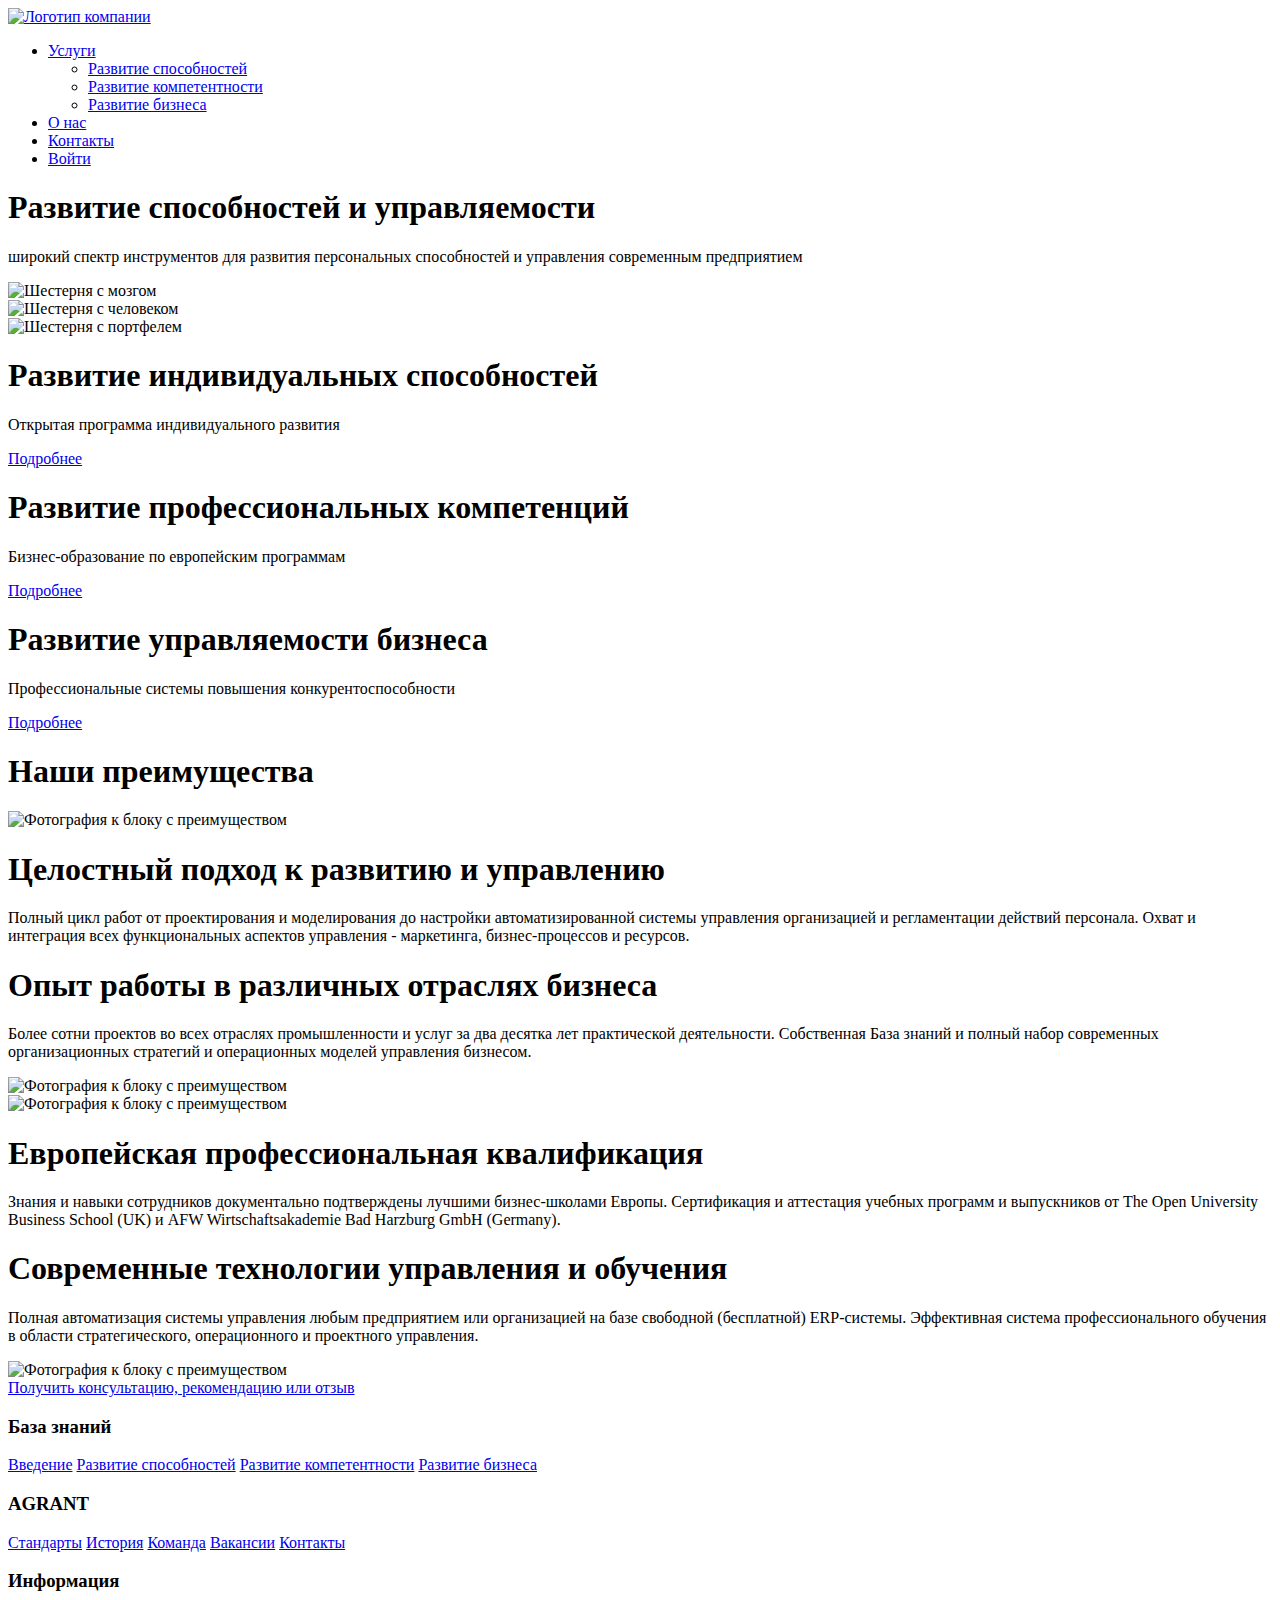
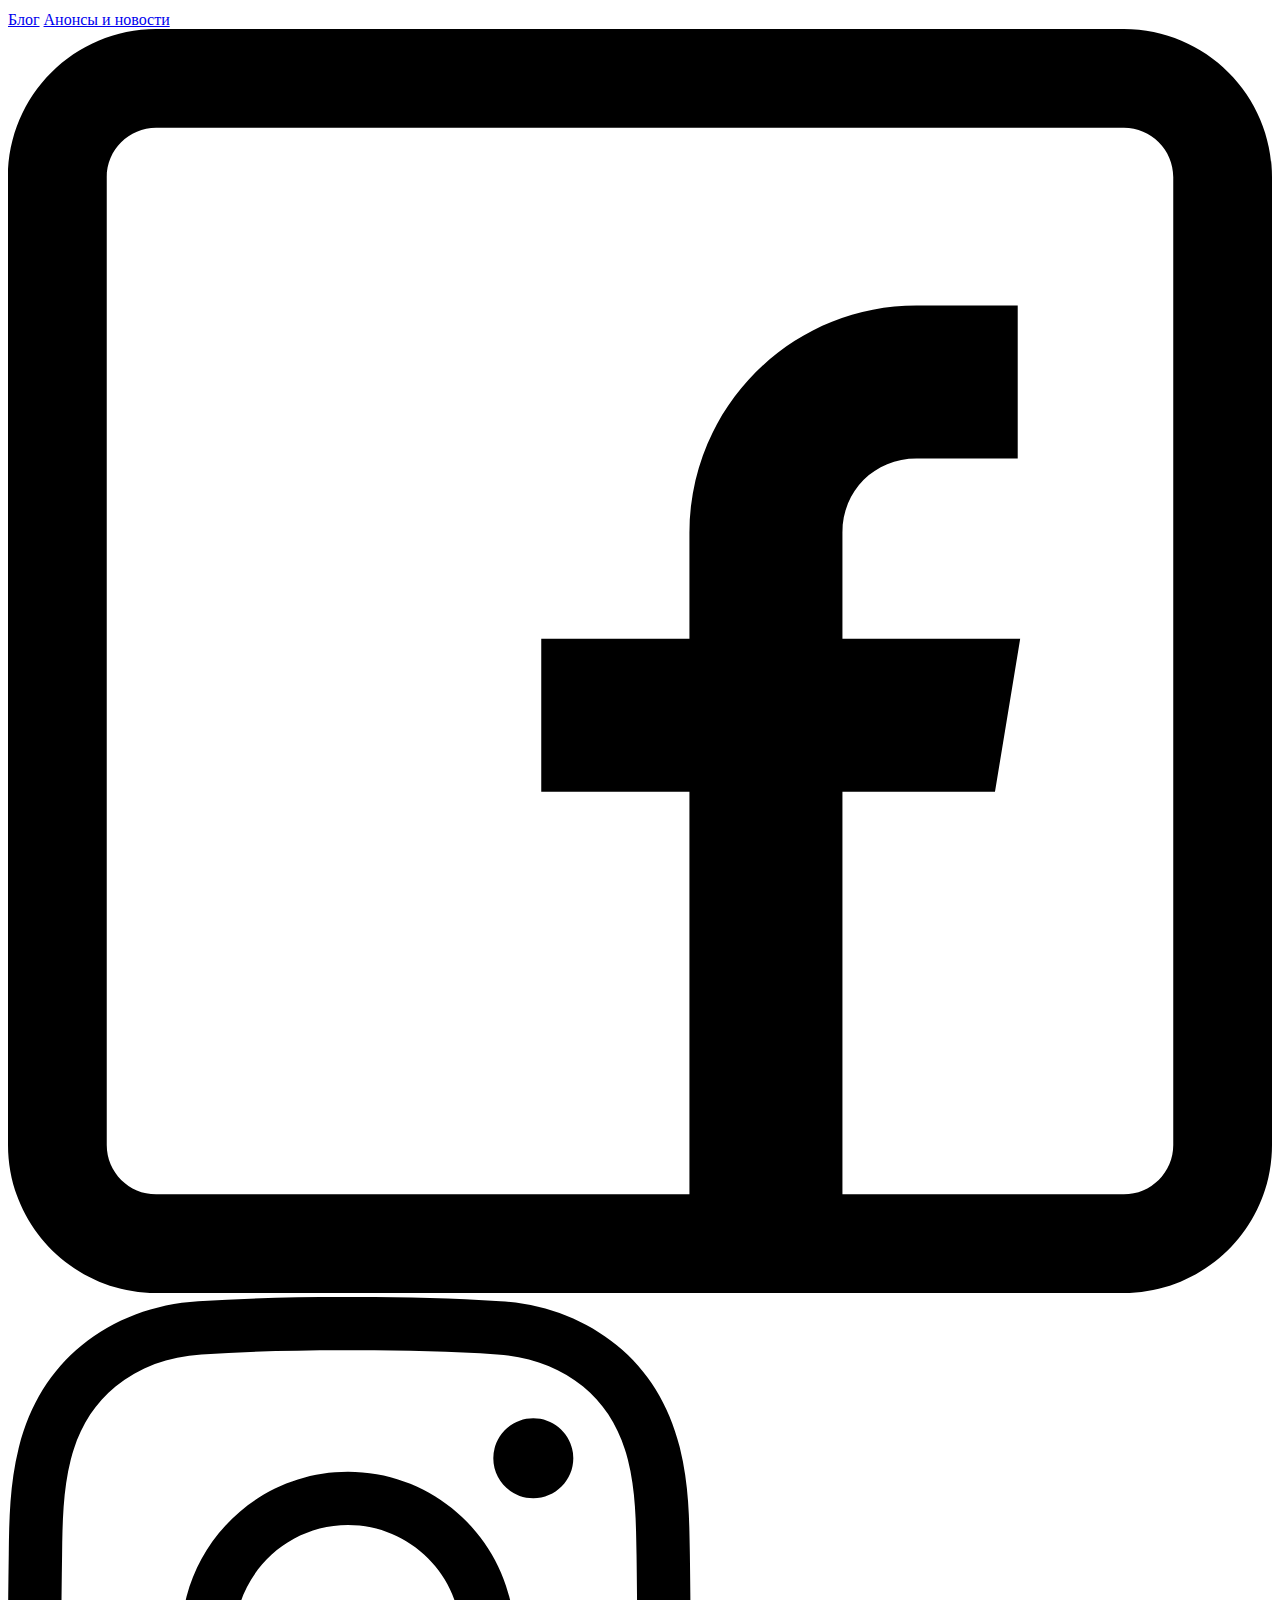
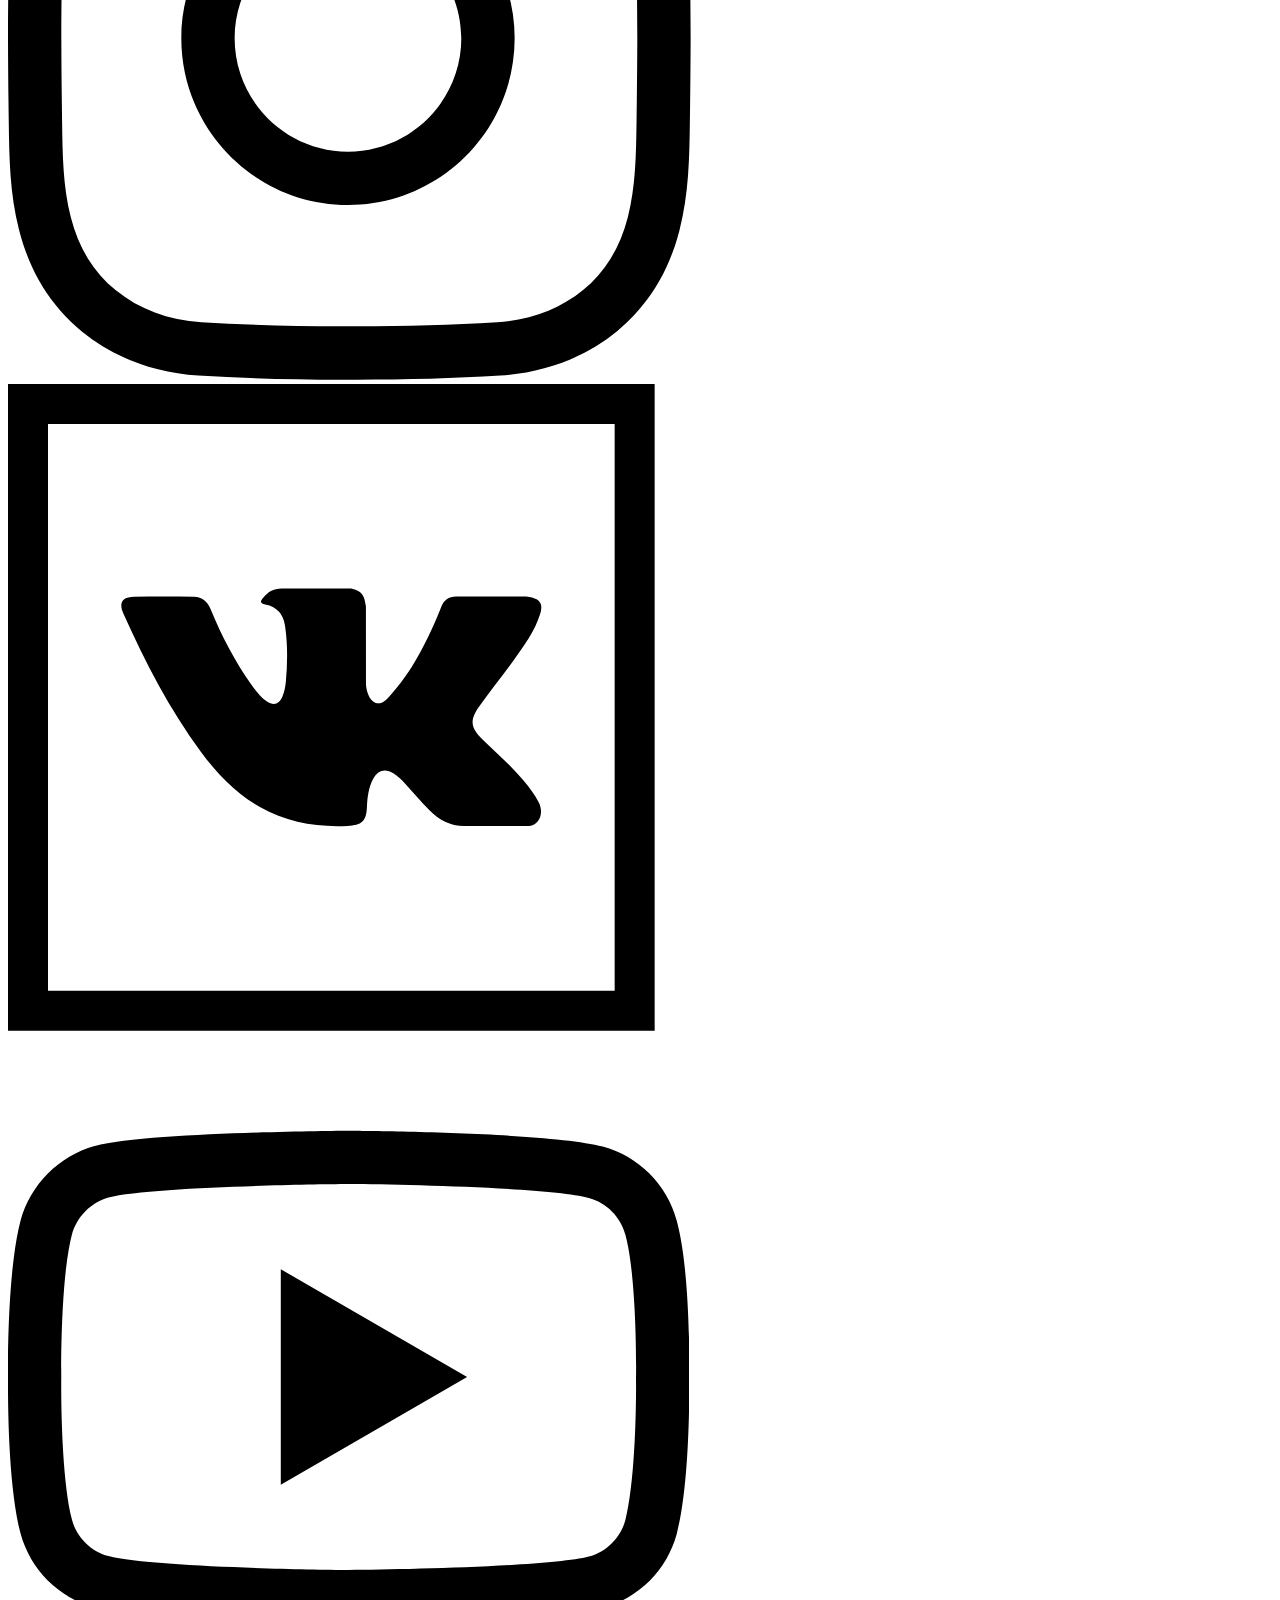
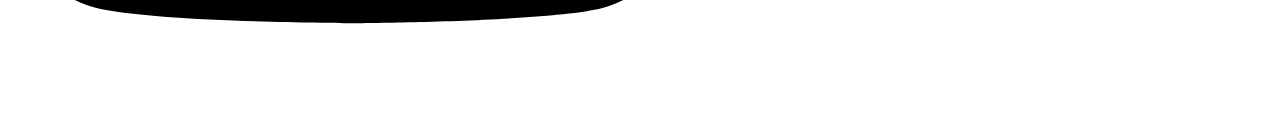
==== index.html @ 77b9d656 "Add files via upload" ====
<!doctype html><html lang="en"><head>    <meta charset="UTF-8">    <meta name="viewport"          content="width=device-width, user-scalable=no, initial-scale=1.0, maximum-scale=1.0, minimum-scale=1.0">    <meta http-equiv="X-UA-Compatible" content="ie=edge">    <title>Document</title>    <!--        Google Fonts    -->    <link rel="preconnect" href="https://fonts.gstatic.com">    <link href="https://fonts.googleapis.com/css2?family=Montserrat:wght@400;700&display=swap" rel="stylesheet">    <!--        My style    -->    <link rel="stylesheet" href="css/style.min.css">    <link rel="stylesheet" href="css/animate.min.css"></head><body>    <header class="header" id="header">    <div class="container">        <div class="header__inner" id="test">            <div class="logo">                <a href="/"><picture><source srcset="./img/logo2.webp" type="image/webp"><img src="./img/logo2.png" alt="Логотип компании"></picture></a>            </div>            <ul class="menu-first-floor">                <li class="link-first-floor"><a class="link-first-floor-a" href="#services">Услуги</a>                    <ul class="menu-second-floor">                        <li class="link-second-floor"><a href="#">Развитие способностей</a></li>                        <li class="link-second-floor"><a href="#">Развитие компетентности</a></li>                        <li class="link-second-floor"><a href="#">Развитие бизнеса</a></li>                    </ul>                </li>                <li class="link-first-floor"><a href="#advantage">О нас</a></li>                <li class="link-first-floor"><a href="#footer">Контакты</a></li>                <li class="link-first-floor"><a href="#">Войти</a></li>            </ul>        </div>    </div></header>    <section class="afterHeader">    <div class="container">        <h1 class="wow animate__animated animate__backInLeft">Развитие способностей и управляемости</h1>        <p class="wow animate__animated animate__backInRight">            широкий спектр инструментов для развития персональных способностей            и управления современным предприятием        </p>    </div></section>    <section id="services" class="services">    <div class="container">        <div class="services__inner">            <div class="block-services-img">                <div class="img-Gear wow animate__animated animate__backInLeft">                    <picture><source srcset="img/gear1.webp" type="image/webp"><img src="img/gear1.png" alt="Шестерня с мозгом"></picture>                </div>                <div class="img-Gear wow animate__animated animate__rotateIn">                    <picture><source srcset="img/gear2.webp" type="image/webp"><img src="img/gear2.png" alt="Шестерня с человеком"></picture>                </div>                <div class="img-Gear wow animate__animated animate__backInRight">                    <picture><source srcset="img/gear3.webp" type="image/webp"><img src="img/gear3.png" alt="Шестерня с портфелем"></picture>                </div>            </div>            <div class="block-services-info">                <div class="services-info wow animate__animated  animate__backInLeft">                    <h1>Развитие индивидуальных способностей</h1>                    <p>                        Открытая программа индивидуального развития                    </p>                    <a href="#">Подробнее</a>                </div>                <div class="services-info wow animate__animated animate__rotateIn">                    <h1>Развитие профессиональных компетенций</h1>                    <p>                        Бизнес-образование по европейским программам                    </p>                    <a href="#">Подробнее</a>                </div>                <div class="services-info wow animate__animated animate__backInRight">                    <h1>Развитие управляемости бизнеса</h1>                    <p>                        Профессиональные системы повышения конкурентоспособности                    </p>                    <a href="#">Подробнее</a>                </div>            </div>        </div>    </div></section>    <section id="advantage" class="advantage">    <div class="container">        <div class="advantage__inner">            <h1>Наши преимущества</h1>            <div class="advantage-block">                <div class="advantage-img wow animate__animated animate__fadeInLeft">                    <picture><source srcset="img/2-layers-2.webp" type="image/webp"><img src="img/2-layers-2.png" alt="Фотография к блоку с преимуществом"></picture>                </div>                <div class="advantage-info wow animate__animated animate__fadeInRight">                    <h1>Целостный подход к развитию и управлению</h1>                    <p>                        Полный цикл работ от проектирования и моделирования до настройки автоматизированной системы управления организацией и регламентации действий персонала.                        Охват и интеграция всех функциональных аспектов управления - маркетинга, бизнес-процессов и ресурсов.                    </p>                </div>            </div>            <div class="advantage-block">                <div class="advantage-info  wow animate__animated animate__fadeInLeft">                    <h1>Опыт работы в различных отраслях бизнеса</h1>                    <p>                        Более сотни проектов во всех отраслях промышленности и услуг за два десятка лет практической деятельности.                        Собственная База знаний и полный набор современных организационных стратегий и операционных моделей управления бизнесом.                    </p>                </div>                <div class="advantage-img  wow animate__animated animate__fadeInRight">                    <picture><source srcset="img/2-layers-3.webp" type="image/webp"><img src="img/2-layers-3.png" alt="Фотография к блоку с преимуществом"></picture>                </div>            </div>            <div class="advantage-block">                <div class="advantage-img wow animate__animated animate__fadeInLeft">                    <picture><source srcset="img/2-layers-4.webp" type="image/webp"><img src="img/2-layers-4.png" alt="Фотография к блоку с преимуществом"></picture>                </div>                <div class="advantage-info wow animate__animated animate__fadeInRight">                    <h1>Европейская профессиональная квалификация</h1>                    <p>                        Знания и навыки сотрудников документально подтверждены лучшими бизнес-школами Европы.                        Сертификация и аттестация учебных программ и выпускников от The Open University Business School (UK) и AFW Wirtschaftsakademie Bad Harzburg GmbH (Germany).                    </p>                </div>            </div>            <div class="advantage-block">                <div class="advantage-info wow animate__animated animate__fadeInLeft">                    <h1>Современные технологии управления и обучения</h1>                    <p>                        Полная автоматизация системы управления любым предприятием или организацией на базе свободной (бесплатной) ERP-системы.                        Эффективная система профессионального обучения в области стратегического, операционного и проектного управления.                    </p>                </div>                <div class="advantage-img wow animate__animated animate__fadeInRight">                    <picture><source srcset="img/2-layers-5.webp" type="image/webp"><img src="img/2-layers-5.png" alt="Фотография к блоку с преимуществом"></picture>                </div>            </div>            <a class="get-consultation wow animate__animated animate__flash" href="#">Получить консультацию, рекомендацию или отзыв</a>        </div>    </div></section>    <footer class="footer" id="footer">    <div class="container">        <div class="footer__inner">            <div class="footer-main-block">                <div class="data-base footer-div wow animate__animated animate__fadeInLeft">                    <h3>База знаний</h3>                    <a href="#">Введение</a>                    <a href="#">Развитие способностей</a>                    <a href="#">Развитие компетентности</a>                    <a href="#">Развитие бизнеса</a>                </div>                <div class="agrant footer-div wow animate__animated animate__fadeInLeft">                    <h3>AGRANT</h3>                    <a href="#">Стандарты</a>                    <a href="#">История</a>                    <a href="#">Команда</a>                    <a href="#">Вакансии</a>                    <a href="#">Контакты</a>                </div>                <div class="footer-info footer-div wow animate__animated animate__fadeInRight">                    <h3>Информация</h3>                    <a href="#">Блог</a>                    <a href="#">Анонсы и новости</a>                </div>                <div class="footer-social-link wow animate__animated animate__fadeInRight">                    <div class="svg-block">                        <a href="#" class="footer-link-soc">                            <?xml version="1.0" encoding="iso-8859-1"?>                            <!-- Generator: Adobe Illustrator 19.0.0, SVG Export Plug-In . SVG Version: 6.00 Build 0)  -->                            <svg version="1.1" id="Capa_1" xmlns="http://www.w3.org/2000/svg" xmlns:xlink="http://www.w3.org/1999/xlink" x="0px" y="0px"                                 viewBox="0 0 512 512" style="enable-background:new 0 0 512 512;" xml:space="preserve">                            <g>	                            <g>                                    <path d="M452,0H60C26.916,0,0,26.916,0,60v392c0,33.084,26.916,60,60,60h392c33.084,0,60-26.916,60-60V60                                        C512,26.916,485.084,0,452,0z M472,452c0,11.028-8.972,20-20,20H338V309h61.79L410,247h-72v-43c0-16.975,13.025-30,30-30h41v-62                                        h-41c-50.923,0-91.978,41.25-91.978,92.174V247H216v62h60.022v163H60c-11.028,0-20-8.972-20-20V60c0-11.028,8.972-20,20-20h392                                        c11.028,0,20,8.972,20,20V452z"/>                                </g>                            </g>                        </svg>                        </a>                    </div>                    <div class="svg-block">                        <a href="#" class="footer-link-soc">                            <svg height="512pt" viewBox="0 0 512 512.00006" width="512pt" xmlns="http://www.w3.org/2000/svg">                                <path d="m261.039062 512c-1.695312 0-3.390624 0-5.097656-.007812-40.132812.097656-77.214844-.921876-113.277344-3.117188-33.0625-2.011719-63.242187-13.4375-87.28125-33.039062-23.195312-18.914063-39.035156-44.488282-47.078124-76.003907-7-27.4375-7.371094-54.371093-7.726563-80.421875-.257813-18.691406-.5234375-40.839844-.578125-63.363281.0546875-22.617187.320312-44.765625.578125-63.457031.355469-26.046875.726563-52.980469 7.726563-80.421875 8.042968-31.515625 23.882812-57.089844 47.078124-76.003907 24.039063-19.601562 54.21875-31.027343 87.285157-33.039062 36.0625-2.191406 73.152343-3.2148438 113.371093-3.1171875 40.144532-.0859375 77.214844.9257815 113.277344 3.1171875 33.0625 2.011719 63.242188 13.4375 87.28125 33.039062 23.199219 18.914063 39.035156 44.488282 47.078125 76.003907 7 27.4375 7.371094 54.375 7.726563 80.421875.257812 18.691406.527344 40.839844.578125 63.363281v.09375c-.050781 22.523437-.320313 44.671875-.578125 63.363281-.355469 26.046875-.722656 52.980469-7.726563 80.421875-8.042969 31.515625-23.878906 57.089844-47.078125 76.003907-24.039062 19.601562-54.21875 31.027343-87.28125 33.039062-34.535156 2.101562-70.011718 3.125-108.277344 3.125zm-5.097656-40.007812c39.480469.09375 75.730469-.902344 110.945313-3.042969 25-1.519531 46.675781-9.632813 64.433593-24.113281 16.414063-13.386719 27.71875-31.855469 33.597657-54.894532 5.828125-22.839844 6.164062-47.363281 6.488281-71.078125.253906-18.566406.519531-40.558593.574219-62.863281-.054688-22.308594-.320313-44.296875-.574219-62.863281-.324219-23.714844-.660156-48.238281-6.488281-71.082031-5.878907-23.039063-17.183594-41.507813-33.597657-54.894532-17.757812-14.476562-39.433593-22.589844-64.433593-24.109375-35.214844-2.144531-71.464844-3.132812-110.851563-3.046875-39.472656-.09375-75.726562.902344-110.941406 3.046875-25 1.519531-46.675781 9.632813-64.433594 24.109375-16.414062 13.386719-27.71875 31.855469-33.597656 54.894532-5.828125 22.84375-6.164062 47.363281-6.488281 71.082031-.253907 18.582031-.519531 40.585937-.574219 62.910156.054688 22.226563.320312 44.234375.574219 62.816406.324219 23.714844.660156 48.238281 6.488281 71.078125 5.878906 23.039063 17.183594 41.507813 33.597656 54.894532 17.757813 14.476562 39.433594 22.589843 64.433594 24.109374 35.214844 2.144532 71.476562 3.144532 110.847656 3.046876zm-.953125-90.992188c-68.921875 0-125-56.074219-125-125s56.078125-125 125-125c68.925781 0 125 56.074219 125 125s-56.074219 125-125 125zm0-210c-46.867187 0-85 38.132812-85 85s38.132813 85 85 85c46.871094 0 85-38.132812 85-85s-38.128906-85-85-85zm139-80c-16.566406 0-30 13.429688-30 30s13.433594 30 30 30c16.570313 0 30-13.429688 30-30s-13.429687-30-30-30zm0 0"/>                            </svg>                        </a>                    </div>                    <div class="svg-block">                        <a href="#" class="footer-link-soc">                            <svg height="485pt" viewBox="0 0 485 485" width="485pt" xmlns="http://www.w3.org/2000/svg">                                <path d="m144.753906 275.964844c12.160156 16.476562 26.132813 31.046875 44.183594 41.355468 20.441406 11.683594 42.449219 15.207032 65.660156 14.132813 10.84375-.519531 14.105469-3.347656 14.605469-14.152344.335937-7.402343 1.191406-14.785156 4.835937-21.4375 3.582032-6.523437 9.015626-7.757812 15.285157-3.699219 3.121093 2.050782 5.75 4.617188 8.238281 7.363282 6.109375 6.667968 12.023438 13.574218 18.351562 20.023437 7.957032 8.101563 17.394532 12.875 29.234376 11.902344l45.875.019531c7.382812-.5 11.222656-9.550781 6.984374-17.816406-2.984374-5.769531-6.902343-10.902344-11.042968-15.882812-9.375-11.261719-20.421875-20.859376-30.867188-31.046876-9.414062-9.191406-10.011718-14.527343-2.449218-25.132812 8.277343-11.585938 17.152343-22.710938 25.492187-34.234375 7.78125-10.765625 15.765625-21.515625 19.839844-34.390625 2.609375-8.21875.300781-11.839844-8.09375-13.292969-1.453125-.238281-2.964844-.238281-4.4375-.238281l-49.917969-.0625c-6.148438-.097656-9.53125 2.589844-11.703125 8.039062-2.945313 7.367188-5.96875 14.730469-9.476563 21.816407-7.917968 16.121093-16.777343 31.703125-29.195312 44.878906-2.746094 2.902344-5.792969 6.585937-10.367188 5.074219-5.710937-2.089844-7.402343-11.519532-7.304687-14.703125l-.042969-57.621094c-1.109375-8.214844-2.945312-11.898437-11.121094-13.496094h-51.847656c-6.902344 0-10.386718 2.691407-14.089844 7.007813-2.109374 2.511718-2.769531 4.121094 1.613282 4.957031 8.59375 1.628906 13.472656 7.203125 14.746094 15.824219 2.050781 13.792968 1.910156 27.640625.71875 41.472656-.339844 4.039062-1.035157 8.0625-2.632813 11.84375-2.503906 5.949219-6.566406 7.144531-11.878906 3.484375-4.792969-3.304687-8.175781-7.960937-11.503907-12.636719-12.4375-17.578125-22.347656-36.519531-30.449218-56.425781-2.328125-5.753906-6.367188-9.234375-12.457032-9.335937-14.96875-.238282-29.953124-.273438-44.941406.019531-8.996094.160156-11.683594 4.539062-8 12.71875 16.300782 36.28125 34.453125 71.546875 58.15625 103.671875zm0 0"/><path d="m0 0v485h485v-485zm455 455h-425v-425h425zm0 0"/>                            </svg>                        </a>                    </div>                    <div class="svg-block">                        <a href="#" class="footer-link-soc">                            <svg height="511pt" viewBox="0 -71 511.99912 511" width="511pt" xmlns="http://www.w3.org/2000/svg">                                <path d="m255.980469 370.492188c-.042969 0-.089844 0-.136719 0-15.449219-.105469-152.027344-1.351563-190.722656-11.816407-27.042969-7.269531-48.390625-28.59375-55.679688-55.640625-10.125-38.011718-9.4804685-111.195312-9.410156-117.039062-.0664062-5.816406-.71875-79.605469 9.378906-117.929688.011719-.035156.019532-.074218.03125-.109375 7.207032-26.738281 29.035156-48.722656 55.613282-56.011719.066406-.019531.136718-.035156.203124-.054687 38.257813-10.054687 175.105469-11.285156 190.585938-11.390625h.277344c15.488281.105469 152.429687 1.351562 190.769531 11.832031 26.972656 7.25 48.304687 28.546875 55.613281 55.558594 10.503906 38.351563 9.53125 112.300781 9.425782 118.542969.074218 6.148437.6875 78.675781-9.378907 116.878906-.007812.039062-.019531.074219-.027343.109375-7.292969 27.046875-28.636719 48.371094-55.710938 55.648437-.035156.011719-.074219.019532-.109375.03125-38.253906 10.050782-175.105469 11.28125-190.582031 11.390626-.046875 0-.09375 0-.140625 0zm-207.90625-292.167969c-8.890625 33.828125-8.050781 106.675781-8.042969 107.410156v.527344c-.265625 20.203125.667969 78.710937 8.046875 106.421875 3.578125 13.269531 14.105469 23.78125 27.457031 27.371094 28.550782 7.722656 139.789063 10.152343 180.445313 10.4375 40.761719-.285157 152.164062-2.648438 180.503906-10.0625 13.308594-3.601563 23.800781-14.078126 27.402344-27.363282 7.386719-28.117187 8.3125-86.339844 8.042969-106.414062 0-.210938 0-.421875.003906-.632813.367187-20.445312-.355469-79.636719-8.011719-107.570312-.007813-.027344-.015625-.054688-.019531-.082031-3.59375-13.328126-14.125-23.839844-27.476563-27.429688-28.273437-7.730469-139.691406-10.152344-180.445312-10.4375-40.734375.285156-152.027344 2.644531-180.453125 10.050781-13.097656 3.632813-23.863282 14.519531-27.453125 27.773438zm435.136719 219.894531h.011718zm-278.210938-31.726562v-161.996094l140 81zm0 0"/>                            </svg>                        </a>                    </div>                </div>            </div>        </div>    </div></footer>    <script src="js/jquery-3.6.0.min.js"></script>    <script src="js/wow.min.js"></script>    <script>        new WOW().init();    </script>    <script src="js/main.js"></script></body></html>
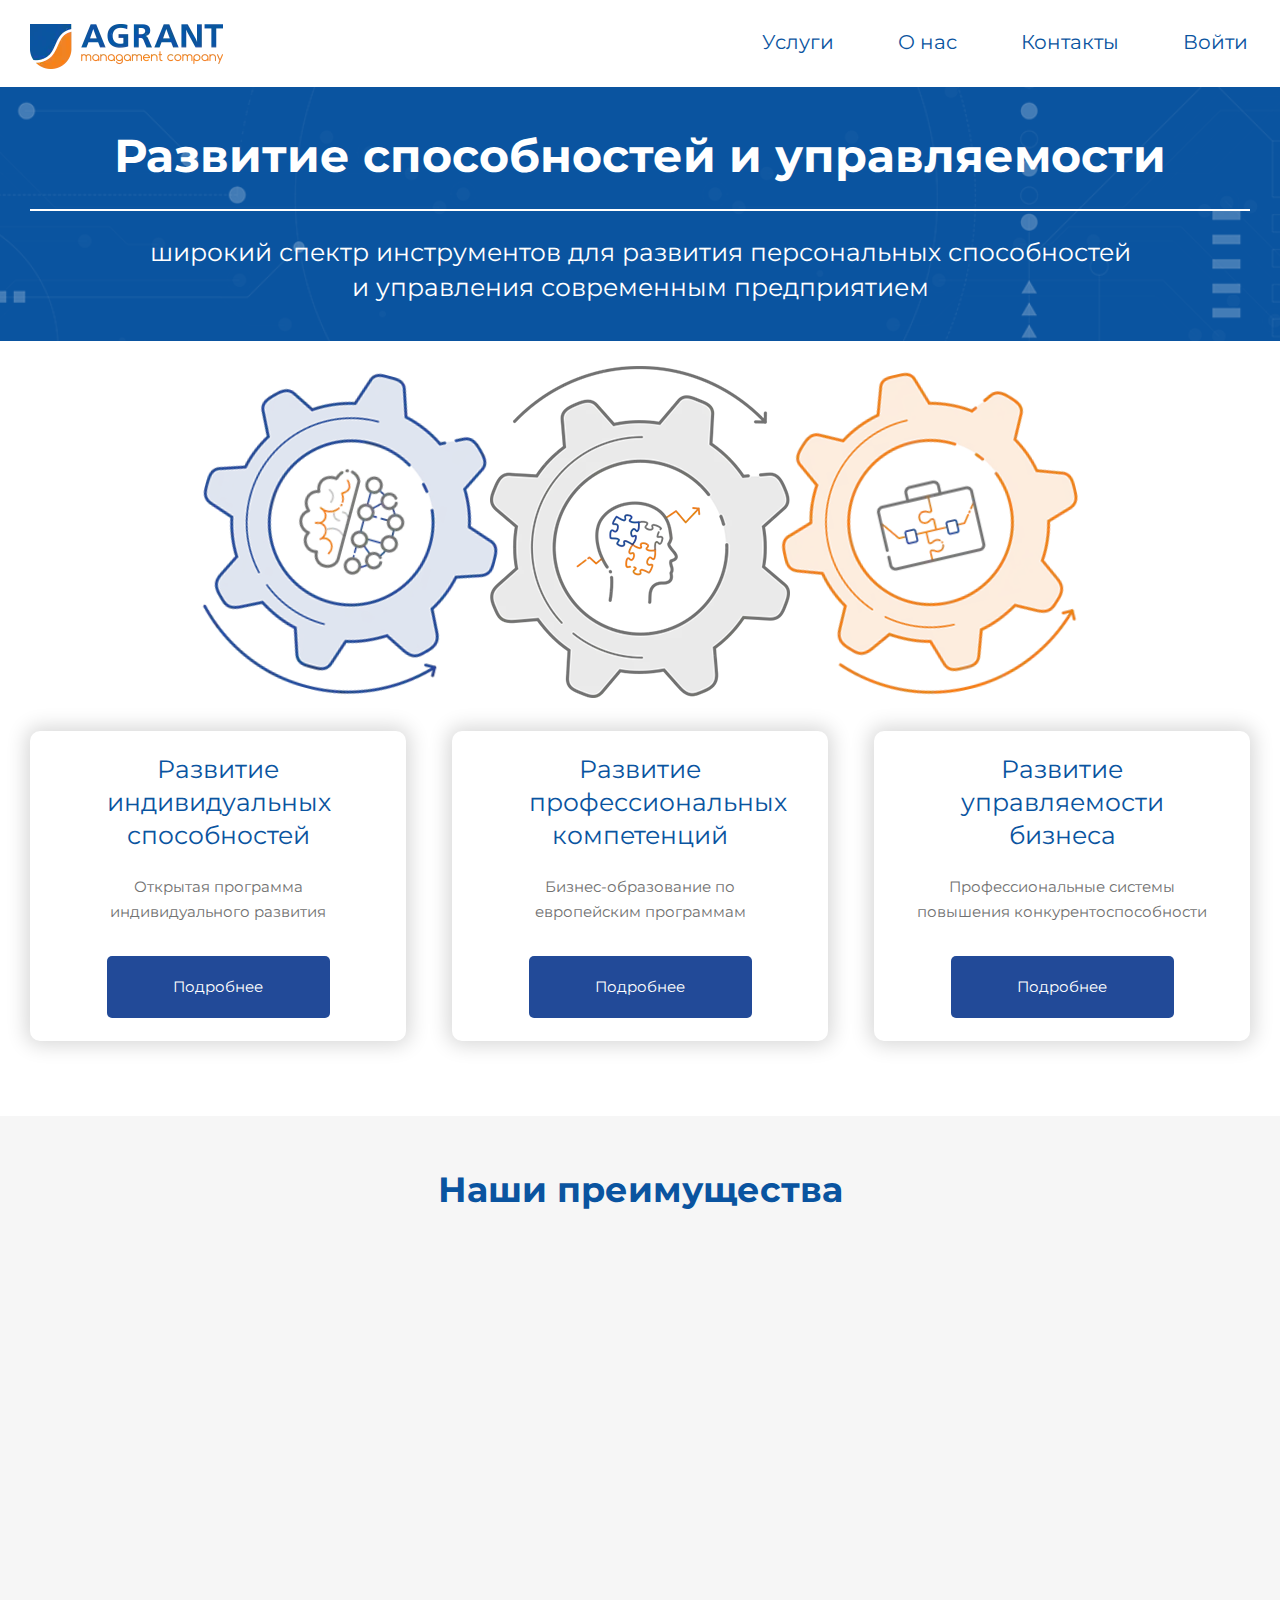
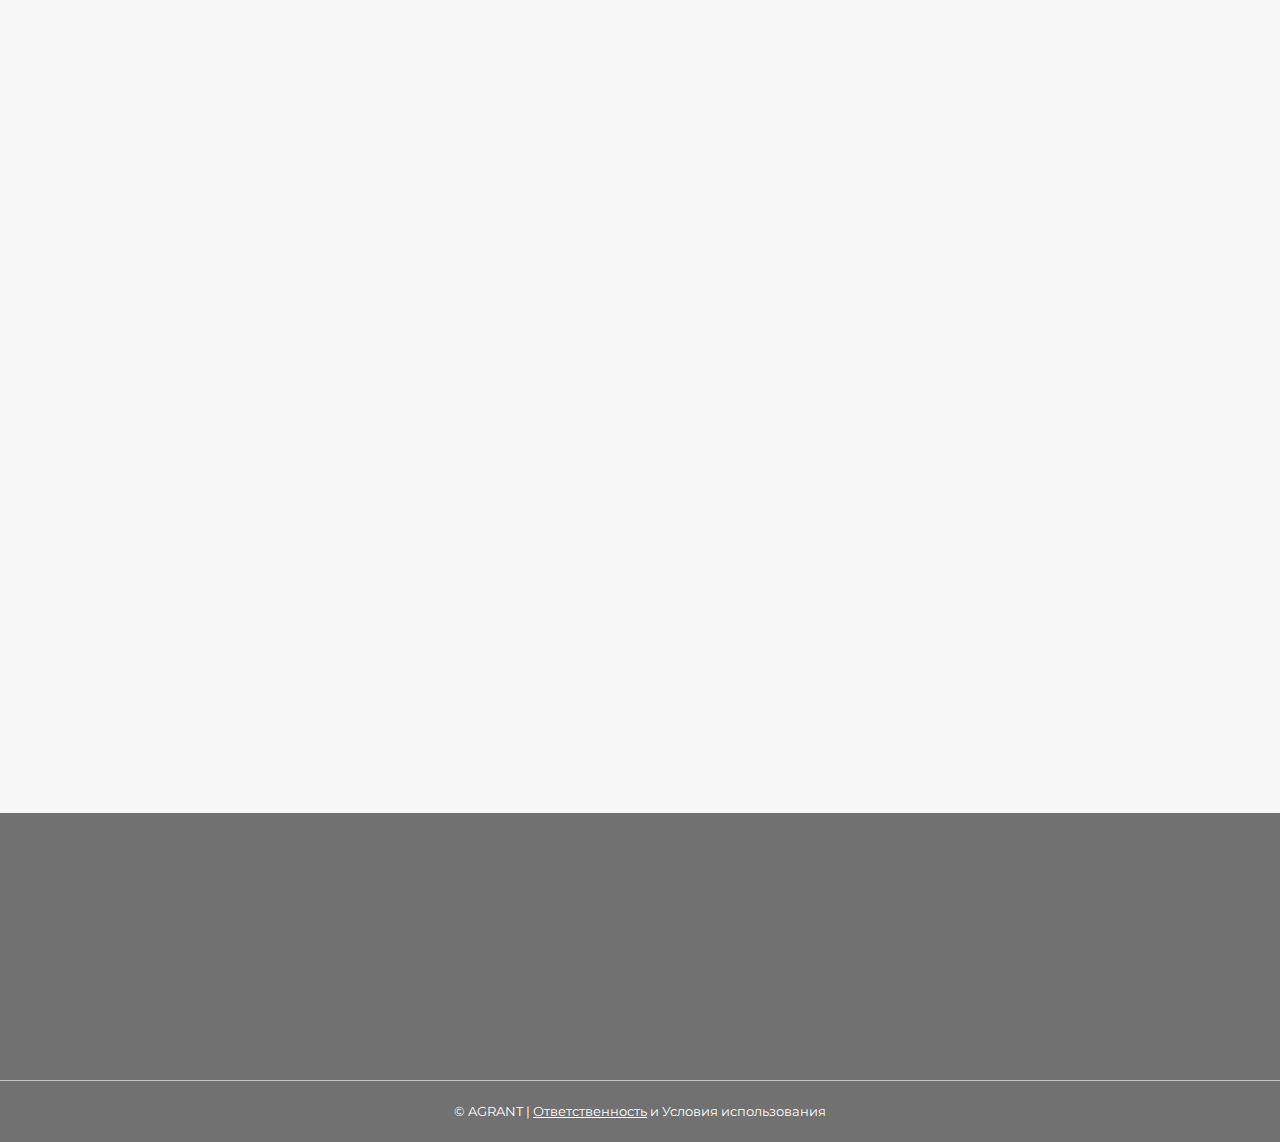
==== commit 13bd6d8b: "Add files via upload" ====
--- a/index.html
+++ b/index.html
@@ -1,9 +1,8 @@
 <!doctype html>-<html lang="en">+<html lang="ru"> <head>     <meta charset="UTF-8">-    <meta name="viewport"-          content="width=device-width, user-scalable=no, initial-scale=1.0, maximum-scale=1.0, minimum-scale=1.0">+    <meta name="viewport" content="width=device-width, initial-scale=1.0, maximum-scale=1.5, minimum-scale=1.0">     <meta http-equiv="X-UA-Compatible" content="ie=edge">     <title>Document</title> @@ -155,29 +154,49 @@
             <div class="footer-main-block">                 <div class="data-base footer-div wow animate__animated animate__fadeInLeft">                     <h3>База знаний</h3>-                    <a href="#">Введение</a>-                    <a href="#">Развитие способностей</a>-                    <a href="#">Развитие компетентности</a>-                    <a href="#">Развитие бизнеса</a>+                    <div class="a-footer-block">+                        <a href="#">Введение</a>+                    </div>+                    <div class="a-footer-block">+                        <a href="#">Развитие способностей</a>+                    </div>+                    <div class="a-footer-block">+                        <a href="#">Развитие компетентности</a>+                    </div>+                    <div class="a-footer-block">+                        <a href="#">Развитие бизнеса</a>+                    </div>                 </div>                 <div class="agrant footer-div wow animate__animated animate__fadeInLeft">                     <h3>AGRANT</h3>-                    <a href="#">Стандарты</a>-                    <a href="#">История</a>-                    <a href="#">Команда</a>-                    <a href="#">Вакансии</a>-                    <a href="#">Контакты</a>+                    <div class="a-footer-block">+                        <a href="#">Стандарты</a>+                    </div>+                    <div class="a-footer-block">+                        <a href="#">История</a>+                    </div>+                    <div class="a-footer-block">+                        <a href="#">Команда</a>+                    </div>+                    <div class="a-footer-block">+                        <a href="#">Вакансии</a>+                    </div>+                    <div class="a-footer-block">+                        <a href="#">Контакты</a>+                    </div>                 </div>                 <div class="footer-info footer-div wow animate__animated animate__fadeInRight">                     <h3>Информация</h3>-                    <a href="#">Блог</a>-                    <a href="#">Анонсы и новости</a>+                    <div class="a-footer-block">+                        <a href="#">Блог</a>+                    </div>+                    <div class="a-footer-block">+                        <a href="#">Анонсы и новости</a>+                    </div>                 </div>                 <div class="footer-social-link wow animate__animated animate__fadeInRight">                     <div class="svg-block">                         <a href="#" class="footer-link-soc">-                            <?xml version="1.0" encoding="iso-8859-1"?>-                            <!-- Generator: Adobe Illustrator 19.0.0, SVG Export Plug-In . SVG Version: 6.00 Build 0)  -->                             <svg version="1.1" id="Capa_1" xmlns="http://www.w3.org/2000/svg" xmlns:xlink="http://www.w3.org/1999/xlink" x="0px" y="0px"                                  viewBox="0 0 512 512" style="enable-background:new 0 0 512 512;" xml:space="preserve">                             <g>@@ -216,6 +235,7 @@
             </div>         </div>     </div>+    <h6>© AGRANT | <a href="#">Ответственность</a> и Условия использования</h6> </footer>     <script src="js/jquery-3.6.0.min.js"></script>     <script src="js/wow.min.js"></script>--- a/css/style.min.css
+++ b/css/style.min.css
@@ -0,0 +1 @@
+body{margin:0;text-align:center;overflow-x:hidden;font-family:Montserrat,sans-serif}*,:after,:before{-webkit-box-sizing:border-box;box-sizing:border-box;-webkit-transition:.15s all ease-in-out;-o-transition:.15s all ease-in-out;transition:.15s all ease-in-out}h1,h2,h3,h4,h5,h6{margin:0;padding:0}.container{max-width:1250px;margin:0 auto;padding:0 15px}.header__inner{display:-webkit-box;display:-ms-flexbox;display:flex;-webkit-box-pack:justify;-ms-flex-pack:justify;justify-content:space-between;-webkit-box-align:center;-ms-flex-align:center;align-items:center}.header__inner .logo{margin:24px 0 14px}.header__inner .menu-first-floor{display:-webkit-box;display:-ms-flexbox;display:flex;-webkit-box-pack:end;-ms-flex-pack:end;justify-content:flex-end}.header__inner .menu-first-floor .link-first-floor{list-style:none;position:relative}.header__inner .menu-first-floor .link-first-floor a{color:#0a54a0;font-size:20px;padding:2px;font-weight:400;font-style:normal;letter-spacing:normal;line-height:10.12px;text-align:right;text-decoration:none;margin-right:60px;border-top:1px solid transparent;border-bottom:1px solid transparent}.header__inner .menu-first-floor .link-first-floor a:hover{border-top:1px solid #f48220;border-bottom:1px solid #f48220;color:#f48220}.header__inner .menu-first-floor .link-first-floor:last-child a{margin-right:0}.header__inner .menu-first-floor .link-first-floor .menu-second-floor{position:absolute;height:auto;top:125%;left:0;padding:0;padding-top:30px;background-color:#fff;border-bottom-left-radius:15px;border-bottom-right-radius:15px;opacity:0;pointer-events:none}.header__inner .menu-first-floor .link-first-floor .menu-second-floor .link-second-floor{list-style:none;margin:7px 0}.header__inner .menu-first-floor .link-first-floor .menu-second-floor .link-second-floor a{width:100%;white-space:nowrap;text-align:left;display:block;padding:8px 15px}.header__inner .menu-first-floor .link-first-floor:hover .link-first-floor-a{border-top:1px solid #f48220;border-bottom:1px solid #f48220;color:#f48220}.header__inner .menu-first-floor .link-first-floor:hover .menu-second-floor{opacity:1;pointer-events:auto;z-index:1}.afterHeader{background:center no-repeat url(../img/2-layers.png);background-size:cover;height:auto}.afterHeader h1{color:#fff;font-size:46px;font-weight:700;font-style:normal;letter-spacing:normal;line-height:69.31px;text-align:center;padding:34px 0 20px;position:relative}.afterHeader h1:after{content:'';position:absolute;width:100%;height:2px;top:99%;left:0;background-color:#fff}.afterHeader p{max-width:984px;margin:0 auto;padding:25px 0 36px;height:auto;color:#fff;font-size:25px;font-weight:400;font-style:normal;letter-spacing:normal;line-height:35px;text-align:center}.services__inner{padding-top:25px}.services__inner .block-services-img{display:grid;grid-template-columns:repeat(3,1fr);width:100%;height:auto}.services__inner .block-services-img .img-Gear{position:relative;height:332px}.services__inner .block-services-img .img-Gear:nth-child(1) img{position:absolute;top:50%;right:-15%;-webkit-transform:translateY(-50%) rotate(15deg);-ms-transform:translateY(-50%) rotate(15deg);transform:translateY(-50%) rotate(15deg)}.services__inner .block-services-img .img-Gear:nth-child(2) img{position:absolute;top:50%;left:50%;-webkit-transform:translateX(-50%) translateY(-50%);-ms-transform:translateX(-50%) translateY(-50%);transform:translateX(-50%) translateY(-50%)}.services__inner .block-services-img .img-Gear:nth-child(3) img{position:absolute;top:50%;left:-15%;-webkit-transform:translateY(-50%) rotate(-13deg);-ms-transform:translateY(-50%) rotate(-13deg);transform:translateY(-50%) rotate(-13deg)}.services__inner .block-services-info{display:-webkit-box;display:-ms-flexbox;display:flex;-webkit-box-pack:justify;-ms-flex-pack:justify;justify-content:space-between;margin-top:33px}.services__inner .block-services-info .services-info{width:376px;height:auto;-webkit-box-shadow:0 0 20px 4px rgba(0,0,0,.16);box-shadow:0 0 20px 4px rgba(0,0,0,.16);border-radius:10px;background-color:#fff}.services__inner .block-services-info .services-info:hover{-webkit-box-shadow:0 0 20px 4px rgba(0,0,0,.36);box-shadow:0 0 20px 4px rgba(0,0,0,.36)}.services__inner .block-services-info .services-info h1{max-width:223px;margin:0 auto;color:#0a54a0;font-size:25px;font-weight:400;font-style:normal;letter-spacing:normal;line-height:33px;text-align:center;font-variant:small-caps;padding:22px 0}.services__inner .block-services-info .services-info p{max-width:298px;margin:0 auto;color:#717171;font-size:15px;font-weight:400;font-style:normal;letter-spacing:normal;line-height:25px;text-align:center;padding-bottom:32px}.services__inner .block-services-info .services-info a{display:block;width:223px;margin:0 auto;border-radius:5px;background-color:#224a98;color:#fff;font-size:15px;font-weight:400;font-style:normal;letter-spacing:normal;line-height:62px;text-align:center;text-decoration:none;margin-bottom:23px}.services__inner .block-services-info .services-info a:hover{background-color:#f48220}.advantage{background-color:#f6f6f6;margin-top:75px;padding-bottom:45px}.advantage__inner{padding-top:52px}.advantage__inner h1{margin-bottom:30px;color:#0a54a0;font-size:35px;font-weight:700;font-style:normal;letter-spacing:normal;line-height:44px;text-align:center;font-variant:small-caps}.advantage__inner .get-consultation{border-radius:5px;background-color:#f48220;color:#fff;font-size:15px;font-weight:400;font-style:normal;letter-spacing:normal;line-height:62px;text-align:center;padding:17px 40px;text-decoration:none;text-transform:capitalize}.advantage__inner .advantage-block:nth-child(3) .advantage-info{padding-right:50px;padding-left:0}.advantage__inner .advantage-block:nth-child(3) .advantage-info h1{text-align:right!important;min-width:100%}.advantage__inner .advantage-block:nth-child(3) .advantage-info p{text-align:right!important}.advantage__inner .advantage-block:nth-child(5){margin-bottom:28px}.advantage__inner .advantage-block:nth-child(5) .advantage-info{padding-right:50px;padding-left:0}.advantage__inner .advantage-block:nth-child(5) .advantage-info h1{text-align:right!important;min-width:100%}.advantage__inner .advantage-block:nth-child(5) .advantage-info p{text-align:right!important}.advantage__inner .advantage-block{width:100%;height:auto;display:-webkit-box;display:-ms-flexbox;display:flex;-webkit-box-pack:start;-ms-flex-pack:start;justify-content:flex-start;-webkit-box-align:center;-ms-flex-align:center;align-items:center}.advantage__inner .advantage-block .advantage-info{padding-left:50px;text-align:left}.advantage__inner .advantage-block .advantage-info h1{max-width:625px;color:#717171;font-size:25px;font-weight:700;font-style:normal;letter-spacing:normal;line-height:33px;text-align:left;font-variant:small-caps;margin:0;padding-bottom:26px}.advantage__inner .advantage-block .advantage-info p{margin:0;max-width:806px;color:#717171;font-size:18px;font-weight:400;font-style:normal;letter-spacing:normal;line-height:23px;text-align:left;font-variant:small-caps}.footer{background-color:#717171}.footer h6{color:#fff;font-size:13px;font-weight:400;font-style:normal;letter-spacing:normal;line-height:26px;margin-top:15px;padding:18px 0;position:relative}.footer h6:before{content:'';position:absolute;width:100%;height:1px;top:0;left:0;background-color:#c4c4c4}.footer h6 a{color:#fff}.footer h6 a:hover{color:#0a54a0}.footer__inner{padding-top:44px}.footer__inner .footer-main-block{display:grid;grid-template-columns:repeat(4,1fr);padding-bottom:22px}.footer__inner .footer-main-block .footer-social-link{display:grid;text-align:right}.footer__inner .footer-main-block .footer-social-link .svg-block{display:-webkit-box;display:-ms-flexbox;display:flex;-webkit-box-pack:end;-ms-flex-pack:end;justify-content:flex-end}.footer__inner .footer-main-block .footer-social-link .svg-block .footer-link-soc{display:block;width:32px;height:32px}.footer__inner .footer-main-block .footer-social-link .svg-block .footer-link-soc svg{margin:10px 0;max-width:100%;max-height:100%}.footer__inner .footer-main-block .footer-social-link .svg-block .footer-link-soc svg path{fill:#c4c4c4}.footer__inner .footer-main-block .footer-social-link .svg-block .footer-link-soc:hover svg path{fill:#fff}.footer__inner .footer-main-block .footer-div .a-footer-block{min-width:100%;display:-webkit-box;display:-ms-flexbox;display:flex;-webkit-box-pack:start;-ms-flex-pack:start;justify-content:flex-start}.footer__inner .footer-main-block .footer-div h3{color:#fff;font-size:15px;font-weight:700;font-style:normal;letter-spacing:normal;line-height:26px;text-transform:uppercase;text-align:left!important;margin:0 0 30px}.footer__inner .footer-main-block .footer-div a{text-align:left;color:#c4c4c4;font-size:15px;font-weight:400;font-style:normal;letter-spacing:normal;line-height:26px;text-decoration:none}.footer__inner .footer-main-block .footer-div a:hover{color:#fff;text-decoration:underline}@media screen and (max-width:1199px){.container{max-width:1199px}}@media screen and (max-width:991px){.container{max-width:991px}}@media screen and (max-width:767px){.container{max-width:767px}}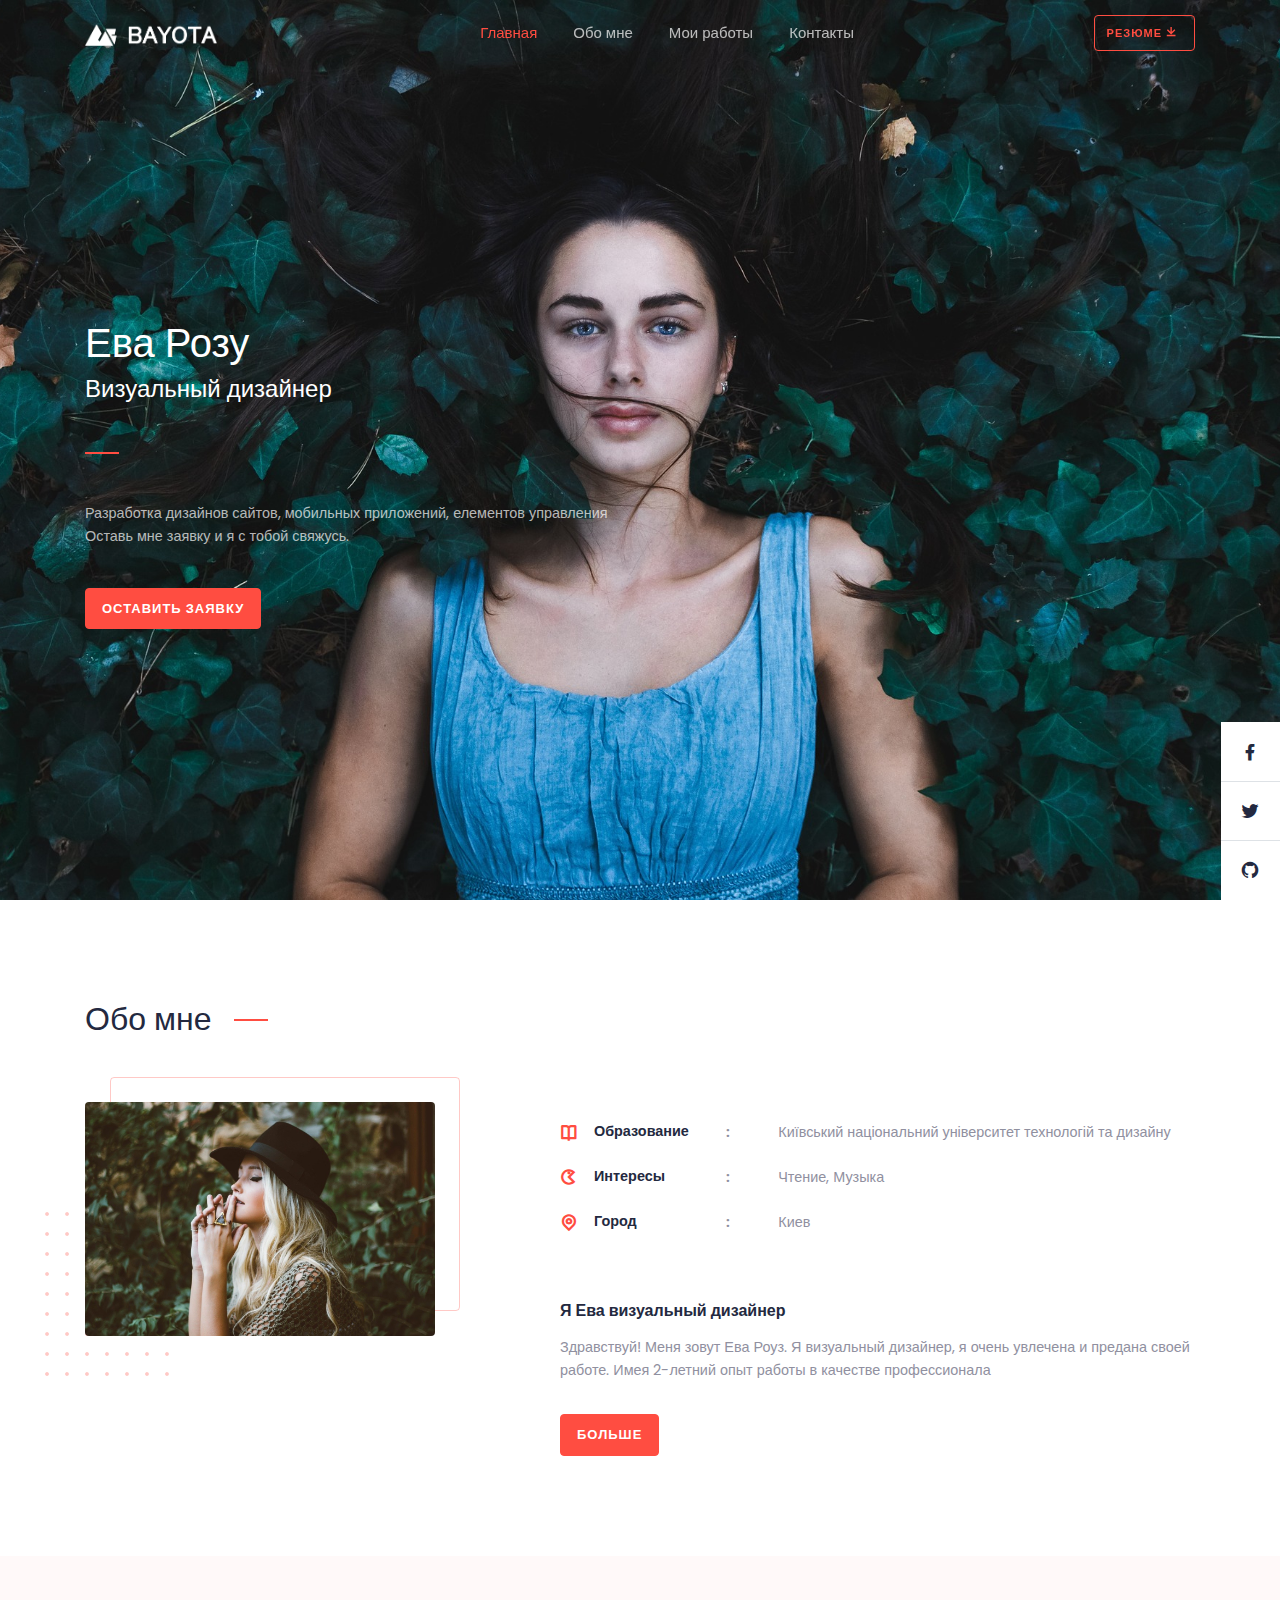
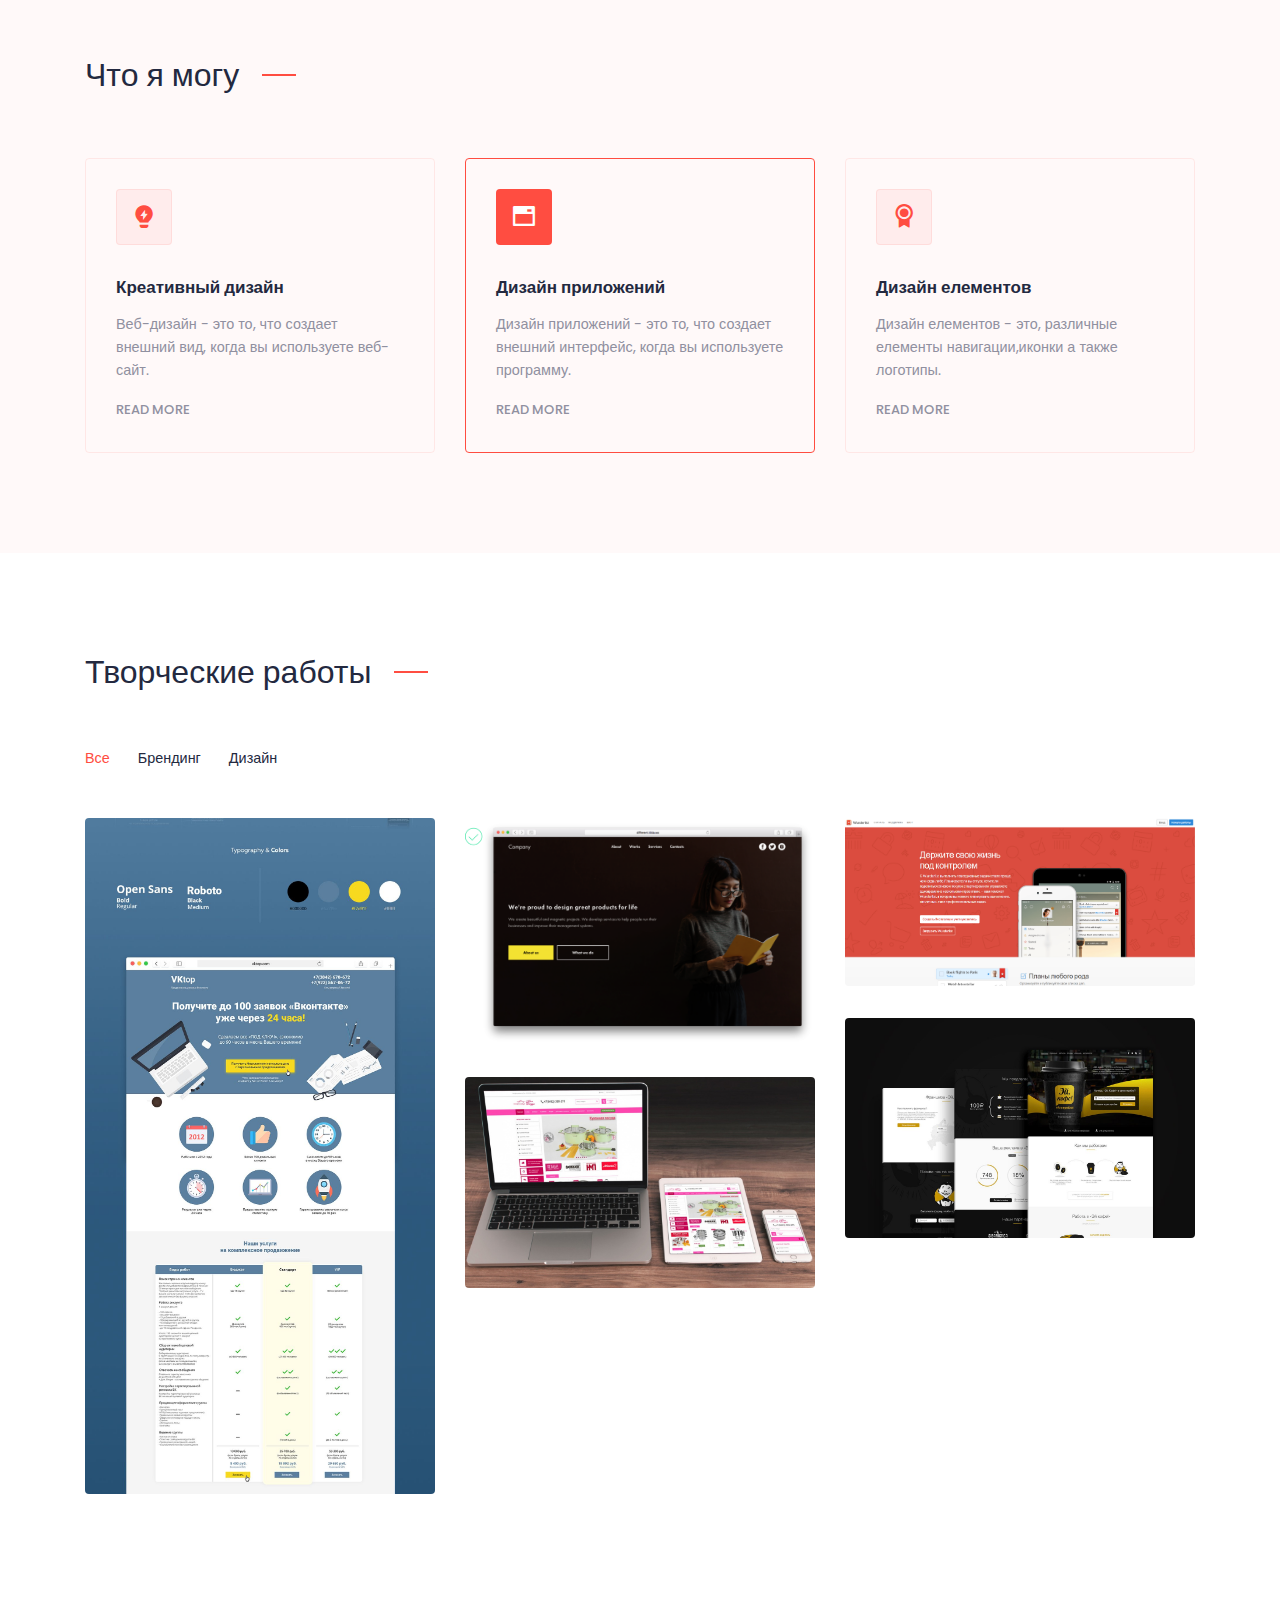
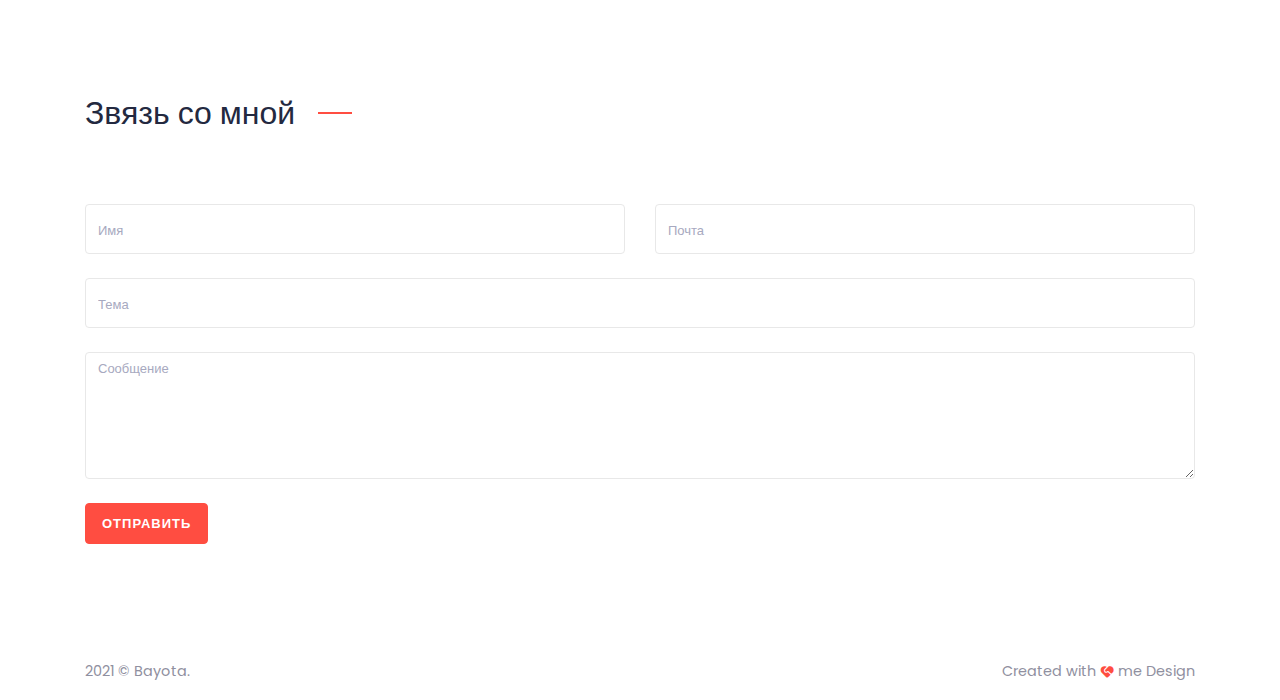
==== commit d8118aed: "Add files via upload" ====
--- a/index.html
+++ b/index.html
@@ -1,247 +1,347 @@
-<!doctype html>-<html lang="ru">-<head>-    <meta charset="UTF-8">-    <meta name="viewport" content="width=device-width, initial-scale=1.0, maximum-scale=1.5, minimum-scale=1.0">-    <meta http-equiv="X-UA-Compatible" content="ie=edge">-    <title>Document</title>--    <!---        Google Fonts-    -->-    <link rel="preconnect" href="https://fonts.gstatic.com">-    <link href="https://fonts.googleapis.com/css2?family=Montserrat:wght@400;700&display=swap" rel="stylesheet">-    <!---        My style-    -->-    <link rel="stylesheet" href="css/style.min.css">-    <link rel="stylesheet" href="css/animate.min.css">--</head>-<body>-    <header class="header" id="header">-    <div class="container">-        <div class="header__inner" id="test">-            <div class="logo">-                <a href="/"><picture><source srcset="./img/logo2.webp" type="image/webp"><img src="./img/logo2.png" alt="Логотип компании"></picture></a>-            </div>-            <ul class="menu-first-floor">-                <li class="link-first-floor"><a class="link-first-floor-a" href="#services">Услуги</a>-                    <ul class="menu-second-floor">-                        <li class="link-second-floor"><a href="#">Развитие способностей</a></li>-                        <li class="link-second-floor"><a href="#">Развитие компетентности</a></li>-                        <li class="link-second-floor"><a href="#">Развитие бизнеса</a></li>-                    </ul>-                </li>-                <li class="link-first-floor"><a href="#advantage">О нас</a></li>-                <li class="link-first-floor"><a href="#footer">Контакты</a></li>-                <li class="link-first-floor"><a href="#">Войти</a></li>-            </ul>-        </div>-    </div>-</header>-    <section class="afterHeader">-    <div class="container">-        <h1 class="wow animate__animated animate__backInLeft">Развитие способностей и управляемости</h1>-        <p class="wow animate__animated animate__backInRight">-            широкий спектр инструментов для развития персональных способностей-            и управления современным предприятием-        </p>-    </div>-</section>-    <section id="services" class="services">-    <div class="container">-        <div class="services__inner">-            <div class="block-services-img">-                <div class="img-Gear wow animate__animated animate__backInLeft">-                    <picture><source srcset="img/gear1.webp" type="image/webp"><img src="img/gear1.png" alt="Шестерня с мозгом"></picture>-                </div>-                <div class="img-Gear wow animate__animated animate__rotateIn">-                    <picture><source srcset="img/gear2.webp" type="image/webp"><img src="img/gear2.png" alt="Шестерня с человеком"></picture>-                </div>-                <div class="img-Gear wow animate__animated animate__backInRight">-                    <picture><source srcset="img/gear3.webp" type="image/webp"><img src="img/gear3.png" alt="Шестерня с портфелем"></picture>-                </div>-            </div>-            <div class="block-services-info">--                <div class="services-info wow animate__animated  animate__backInLeft">-                    <h1>Развитие индивидуальных способностей</h1>-                    <p>-                        Открытая программа индивидуального развития-                    </p>-                    <a href="#">Подробнее</a>-                </div>--                <div class="services-info wow animate__animated animate__rotateIn">-                    <h1>Развитие профессиональных компетенций</h1>-                    <p>-                        Бизнес-образование по европейским программам-                    </p>-                    <a href="#">Подробнее</a>-                </div>--                <div class="services-info wow animate__animated animate__backInRight">-                    <h1>Развитие управляемости бизнеса</h1>-                    <p>-                        Профессиональные системы повышения конкурентоспособности-                    </p>-                    <a href="#">Подробнее</a>-                </div>-            </div>-        </div>-    </div>-</section>-    <section id="advantage" class="advantage">-    <div class="container">-        <div class="advantage__inner">-            <h1>Наши преимущества</h1>-            <div class="advantage-block">-                <div class="advantage-img wow animate__animated animate__fadeInLeft">-                    <picture><source srcset="img/2-layers-2.webp" type="image/webp"><img src="img/2-layers-2.png" alt="Фотография к блоку с преимуществом"></picture>-                </div>-                <div class="advantage-info wow animate__animated animate__fadeInRight">-                    <h1>Целостный подход к развитию и управлению</h1>-                    <p>-                        Полный цикл работ от проектирования и моделирования до настройки автоматизированной системы управления организацией и регламентации действий персонала.-                        Охват и интеграция всех функциональных аспектов управления - маркетинга, бизнес-процессов и ресурсов.-                    </p>-                </div>-            </div>-            <div class="advantage-block">-                <div class="advantage-info  wow animate__animated animate__fadeInLeft">-                    <h1>Опыт работы в различных отраслях бизнеса</h1>-                    <p>-                        Более сотни проектов во всех отраслях промышленности и услуг за два десятка лет практической деятельности.-                        Собственная База знаний и полный набор современных организационных стратегий и операционных моделей управления бизнесом.-                    </p>-                </div>-                <div class="advantage-img  wow animate__animated animate__fadeInRight">-                    <picture><source srcset="img/2-layers-3.webp" type="image/webp"><img src="img/2-layers-3.png" alt="Фотография к блоку с преимуществом"></picture>-                </div>-            </div>-            <div class="advantage-block">-                <div class="advantage-img wow animate__animated animate__fadeInLeft">-                    <picture><source srcset="img/2-layers-4.webp" type="image/webp"><img src="img/2-layers-4.png" alt="Фотография к блоку с преимуществом"></picture>-                </div>-                <div class="advantage-info wow animate__animated animate__fadeInRight">-                    <h1>Европейская профессиональная квалификация</h1>-                    <p>-                        Знания и навыки сотрудников документально подтверждены лучшими бизнес-школами Европы.-                        Сертификация и аттестация учебных программ и выпускников от The Open University Business School (UK) и AFW Wirtschaftsakademie Bad Harzburg GmbH (Germany).-                    </p>-                </div>-            </div>-            <div class="advantage-block">-                <div class="advantage-info wow animate__animated animate__fadeInLeft">-                    <h1>Современные технологии управления и обучения</h1>-                    <p>-                        Полная автоматизация системы управления любым предприятием или организацией на базе свободной (бесплатной) ERP-системы.-                        Эффективная система профессионального обучения в области стратегического, операционного и проектного управления.-                    </p>-                </div>-                <div class="advantage-img wow animate__animated animate__fadeInRight">-                    <picture><source srcset="img/2-layers-5.webp" type="image/webp"><img src="img/2-layers-5.png" alt="Фотография к блоку с преимуществом"></picture>-                </div>-            </div>-            <a class="get-consultation wow animate__animated animate__flash" href="#">Получить консультацию, рекомендацию или отзыв</a>-        </div>-    </div>-</section>-    <footer class="footer" id="footer">-    <div class="container">-        <div class="footer__inner">-            <div class="footer-main-block">-                <div class="data-base footer-div wow animate__animated animate__fadeInLeft">-                    <h3>База знаний</h3>-                    <div class="a-footer-block">-                        <a href="#">Введение</a>-                    </div>-                    <div class="a-footer-block">-                        <a href="#">Развитие способностей</a>-                    </div>-                    <div class="a-footer-block">-                        <a href="#">Развитие компетентности</a>-                    </div>-                    <div class="a-footer-block">-                        <a href="#">Развитие бизнеса</a>-                    </div>-                </div>-                <div class="agrant footer-div wow animate__animated animate__fadeInLeft">-                    <h3>AGRANT</h3>-                    <div class="a-footer-block">-                        <a href="#">Стандарты</a>-                    </div>-                    <div class="a-footer-block">-                        <a href="#">История</a>-                    </div>-                    <div class="a-footer-block">-                        <a href="#">Команда</a>-                    </div>-                    <div class="a-footer-block">-                        <a href="#">Вакансии</a>-                    </div>-                    <div class="a-footer-block">-                        <a href="#">Контакты</a>-                    </div>-                </div>-                <div class="footer-info footer-div wow animate__animated animate__fadeInRight">-                    <h3>Информация</h3>-                    <div class="a-footer-block">-                        <a href="#">Блог</a>-                    </div>-                    <div class="a-footer-block">-                        <a href="#">Анонсы и новости</a>-                    </div>-                </div>-                <div class="footer-social-link wow animate__animated animate__fadeInRight">-                    <div class="svg-block">-                        <a href="#" class="footer-link-soc">-                            <svg version="1.1" id="Capa_1" xmlns="http://www.w3.org/2000/svg" xmlns:xlink="http://www.w3.org/1999/xlink" x="0px" y="0px"-                                 viewBox="0 0 512 512" style="enable-background:new 0 0 512 512;" xml:space="preserve">-                            <g>-	                            <g>-                                    <path d="M452,0H60C26.916,0,0,26.916,0,60v392c0,33.084,26.916,60,60,60h392c33.084,0,60-26.916,60-60V60-                                        C512,26.916,485.084,0,452,0z M472,452c0,11.028-8.972,20-20,20H338V309h61.79L410,247h-72v-43c0-16.975,13.025-30,30-30h41v-62-                                        h-41c-50.923,0-91.978,41.25-91.978,92.174V247H216v62h60.022v163H60c-11.028,0-20-8.972-20-20V60c0-11.028,8.972-20,20-20h392-                                        c11.028,0,20,8.972,20,20V452z"/>-                                </g>-                            </g>-                        </svg>-                        </a>-                    </div>-                    <div class="svg-block">-                        <a href="#" class="footer-link-soc">-                            <svg height="512pt" viewBox="0 0 512 512.00006" width="512pt" xmlns="http://www.w3.org/2000/svg">-                                <path d="m261.039062 512c-1.695312 0-3.390624 0-5.097656-.007812-40.132812.097656-77.214844-.921876-113.277344-3.117188-33.0625-2.011719-63.242187-13.4375-87.28125-33.039062-23.195312-18.914063-39.035156-44.488282-47.078124-76.003907-7-27.4375-7.371094-54.371093-7.726563-80.421875-.257813-18.691406-.5234375-40.839844-.578125-63.363281.0546875-22.617187.320312-44.765625.578125-63.457031.355469-26.046875.726563-52.980469 7.726563-80.421875 8.042968-31.515625 23.882812-57.089844 47.078124-76.003907 24.039063-19.601562 54.21875-31.027343 87.285157-33.039062 36.0625-2.191406 73.152343-3.2148438 113.371093-3.1171875 40.144532-.0859375 77.214844.9257815 113.277344 3.1171875 33.0625 2.011719 63.242188 13.4375 87.28125 33.039062 23.199219 18.914063 39.035156 44.488282 47.078125 76.003907 7 27.4375 7.371094 54.375 7.726563 80.421875.257812 18.691406.527344 40.839844.578125 63.363281v.09375c-.050781 22.523437-.320313 44.671875-.578125 63.363281-.355469 26.046875-.722656 52.980469-7.726563 80.421875-8.042969 31.515625-23.878906 57.089844-47.078125 76.003907-24.039062 19.601562-54.21875 31.027343-87.28125 33.039062-34.535156 2.101562-70.011718 3.125-108.277344 3.125zm-5.097656-40.007812c39.480469.09375 75.730469-.902344 110.945313-3.042969 25-1.519531 46.675781-9.632813 64.433593-24.113281 16.414063-13.386719 27.71875-31.855469 33.597657-54.894532 5.828125-22.839844 6.164062-47.363281 6.488281-71.078125.253906-18.566406.519531-40.558593.574219-62.863281-.054688-22.308594-.320313-44.296875-.574219-62.863281-.324219-23.714844-.660156-48.238281-6.488281-71.082031-5.878907-23.039063-17.183594-41.507813-33.597657-54.894532-17.757812-14.476562-39.433593-22.589844-64.433593-24.109375-35.214844-2.144531-71.464844-3.132812-110.851563-3.046875-39.472656-.09375-75.726562.902344-110.941406 3.046875-25 1.519531-46.675781 9.632813-64.433594 24.109375-16.414062 13.386719-27.71875 31.855469-33.597656 54.894532-5.828125 22.84375-6.164062 47.363281-6.488281 71.082031-.253907 18.582031-.519531 40.585937-.574219 62.910156.054688 22.226563.320312 44.234375.574219 62.816406.324219 23.714844.660156 48.238281 6.488281 71.078125 5.878906 23.039063 17.183594 41.507813 33.597656 54.894532 17.757813 14.476562 39.433594 22.589843 64.433594 24.109374 35.214844 2.144532 71.476562 3.144532 110.847656 3.046876zm-.953125-90.992188c-68.921875 0-125-56.074219-125-125s56.078125-125 125-125c68.925781 0 125 56.074219 125 125s-56.074219 125-125 125zm0-210c-46.867187 0-85 38.132812-85 85s38.132813 85 85 85c46.871094 0 85-38.132812 85-85s-38.128906-85-85-85zm139-80c-16.566406 0-30 13.429688-30 30s13.433594 30 30 30c16.570313 0 30-13.429688 30-30s-13.429687-30-30-30zm0 0"/>-                            </svg>-                        </a>-                    </div>-                    <div class="svg-block">-                        <a href="#" class="footer-link-soc">-                            <svg height="485pt" viewBox="0 0 485 485" width="485pt" xmlns="http://www.w3.org/2000/svg">-                                <path d="m144.753906 275.964844c12.160156 16.476562 26.132813 31.046875 44.183594 41.355468 20.441406 11.683594 42.449219 15.207032 65.660156 14.132813 10.84375-.519531 14.105469-3.347656 14.605469-14.152344.335937-7.402343 1.191406-14.785156 4.835937-21.4375 3.582032-6.523437 9.015626-7.757812 15.285157-3.699219 3.121093 2.050782 5.75 4.617188 8.238281 7.363282 6.109375 6.667968 12.023438 13.574218 18.351562 20.023437 7.957032 8.101563 17.394532 12.875 29.234376 11.902344l45.875.019531c7.382812-.5 11.222656-9.550781 6.984374-17.816406-2.984374-5.769531-6.902343-10.902344-11.042968-15.882812-9.375-11.261719-20.421875-20.859376-30.867188-31.046876-9.414062-9.191406-10.011718-14.527343-2.449218-25.132812 8.277343-11.585938 17.152343-22.710938 25.492187-34.234375 7.78125-10.765625 15.765625-21.515625 19.839844-34.390625 2.609375-8.21875.300781-11.839844-8.09375-13.292969-1.453125-.238281-2.964844-.238281-4.4375-.238281l-49.917969-.0625c-6.148438-.097656-9.53125 2.589844-11.703125 8.039062-2.945313 7.367188-5.96875 14.730469-9.476563 21.816407-7.917968 16.121093-16.777343 31.703125-29.195312 44.878906-2.746094 2.902344-5.792969 6.585937-10.367188 5.074219-5.710937-2.089844-7.402343-11.519532-7.304687-14.703125l-.042969-57.621094c-1.109375-8.214844-2.945312-11.898437-11.121094-13.496094h-51.847656c-6.902344 0-10.386718 2.691407-14.089844 7.007813-2.109374 2.511718-2.769531 4.121094 1.613282 4.957031 8.59375 1.628906 13.472656 7.203125 14.746094 15.824219 2.050781 13.792968 1.910156 27.640625.71875 41.472656-.339844 4.039062-1.035157 8.0625-2.632813 11.84375-2.503906 5.949219-6.566406 7.144531-11.878906 3.484375-4.792969-3.304687-8.175781-7.960937-11.503907-12.636719-12.4375-17.578125-22.347656-36.519531-30.449218-56.425781-2.328125-5.753906-6.367188-9.234375-12.457032-9.335937-14.96875-.238282-29.953124-.273438-44.941406.019531-8.996094.160156-11.683594 4.539062-8 12.71875 16.300782 36.28125 34.453125 71.546875 58.15625 103.671875zm0 0"/><path d="m0 0v485h485v-485zm455 455h-425v-425h425zm0 0"/>-                            </svg>-                        </a>-                    </div>-                    <div class="svg-block">-                        <a href="#" class="footer-link-soc">-                            <svg height="511pt" viewBox="0 -71 511.99912 511" width="511pt" xmlns="http://www.w3.org/2000/svg">-                                <path d="m255.980469 370.492188c-.042969 0-.089844 0-.136719 0-15.449219-.105469-152.027344-1.351563-190.722656-11.816407-27.042969-7.269531-48.390625-28.59375-55.679688-55.640625-10.125-38.011718-9.4804685-111.195312-9.410156-117.039062-.0664062-5.816406-.71875-79.605469 9.378906-117.929688.011719-.035156.019532-.074218.03125-.109375 7.207032-26.738281 29.035156-48.722656 55.613282-56.011719.066406-.019531.136718-.035156.203124-.054687 38.257813-10.054687 175.105469-11.285156 190.585938-11.390625h.277344c15.488281.105469 152.429687 1.351562 190.769531 11.832031 26.972656 7.25 48.304687 28.546875 55.613281 55.558594 10.503906 38.351563 9.53125 112.300781 9.425782 118.542969.074218 6.148437.6875 78.675781-9.378907 116.878906-.007812.039062-.019531.074219-.027343.109375-7.292969 27.046875-28.636719 48.371094-55.710938 55.648437-.035156.011719-.074219.019532-.109375.03125-38.253906 10.050782-175.105469 11.28125-190.582031 11.390626-.046875 0-.09375 0-.140625 0zm-207.90625-292.167969c-8.890625 33.828125-8.050781 106.675781-8.042969 107.410156v.527344c-.265625 20.203125.667969 78.710937 8.046875 106.421875 3.578125 13.269531 14.105469 23.78125 27.457031 27.371094 28.550782 7.722656 139.789063 10.152343 180.445313 10.4375 40.761719-.285157 152.164062-2.648438 180.503906-10.0625 13.308594-3.601563 23.800781-14.078126 27.402344-27.363282 7.386719-28.117187 8.3125-86.339844 8.042969-106.414062 0-.210938 0-.421875.003906-.632813.367187-20.445312-.355469-79.636719-8.011719-107.570312-.007813-.027344-.015625-.054688-.019531-.082031-3.59375-13.328126-14.125-23.839844-27.476563-27.429688-28.273437-7.730469-139.691406-10.152344-180.445312-10.4375-40.734375.285156-152.027344 2.644531-180.453125 10.050781-13.097656 3.632813-23.863282 14.519531-27.453125 27.773438zm435.136719 219.894531h.011718zm-278.210938-31.726562v-161.996094l140 81zm0 0"/>-                            </svg>-                        </a>-                    </div>-                </div>-            </div>-        </div>-    </div>-    <h6>© AGRANT | <a href="#">Ответственность</a> и Условия использования</h6>-</footer>-    <script src="js/jquery-3.6.0.min.js"></script>-    <script src="js/wow.min.js"></script>-    <script>-        new WOW().init();-    </script>-    <script src="js/main.js"></script>-</body>-</html>+<!DOCTYPE html>
+<html lang="en">
+    <head>
+        <meta charset="utf-8" />
+        <title>Bayota</title>
+        <meta name="viewport" content="width=device-width, initial-scale=1.0" />
+        <meta name="description" content="Premium Bootstrap 4 Personal Template" />
+        <meta name="keywords" content="bootstrap 4, premium, marketing, multipurpose" />
+        <meta content="Themesdesign" name="author" />
+
+        <!--favicon-->
+        <link rel="shortcut icon" href="images/favicon.ico" />
+
+        <!-- remix icon -->
+        <link rel="stylesheet" type="text/css" href="css/remixicon.css">
+
+        <!-- css -->
+        <link href="css/bootstrap.min.css" rel="stylesheet" type="text/css" />
+        <link href="css/style.min.css" rel="stylesheet" type="text/css" />
+    </head>
+
+    <body>
+        <!--navbar start-->
+        <nav class="navbar navbar-expand-lg fixed-top navbar-dark sticky">
+            <div class="container">
+                <a class="navbar-brand" href="#">
+                    <img src="images/logo-light.png" alt="" class="logo-light" height="22" />
+                    <img src="images/logo-dark.png" alt="" class="logo-dark" height="22" />
+                </a>
+                <a href="javascript:void(0);" class="navbar-toggler ml-auto" data-toggle="collapse" data-target="#navbarNav" aria-controls="navbarNav" aria-expanded="false" aria-label="Toggle navigation">
+                    <span class="navbar-toggle-icon"><i class="ri-menu-line"></i></span>
+                </a>
+
+                <div class="collapse navbar-collapse" id="navbarNav">
+                    <ul class="navbar-nav mx-auto">
+                        <li class="nav-item active">
+                            <a class="nav-link" href="#home">Главная</a>
+                        </li>
+                        <li class="nav-item">
+                            <a class="nav-link" href="#about">Обо мне</a>
+                        </li>
+                        <li class="nav-item">
+                            <a class="nav-link" href="#portfolio">Мои работы</a>
+                        </li>
+                        <li class="nav-item">
+                            <a class="nav-link" href="#contact">Контакты</a>
+                        </li>
+                    </ul>
+
+                    <a href="#" class="btn btn-sm nav-btn btn-outline-primary my-lg-0 my-2">Резюме<span><i class="ri-download-line px-1"></i></span>
+                    </a>
+                </div>
+            </div>
+        </nav>
+        <!--navbar end-->
+
+        <!--Hero start-->
+        <section class="hero-1 position-relative align-items-center justify-content-center d-flex" style="background-image: url(./images/main.jpg);" id="home">
+            <div class="container">
+                <div class="row">
+                    <div class="col">
+                        <h1 class="text-white mt-xl-5">Ева Розу</h1>
+                        <h4 class="font-weight-normal text-white">Визуальный дизайнер</h4>
+                        <div class="hero-line my-5"></div>
+                        <p class="text-white-70">
+                            Разработка дизайнов сайтов, мобильных приложений, елементов управления<br />
+                            Оставь мне заявку и я с тобой свяжусь.
+                        </p>
+                        <a href="#" class="btn btn-primary mt-4">Оставить заявку</a>
+                    </div>
+                </div>
+                <!-- end row -->
+            </div>
+            <div class="hero-social-icon d-none d-md-block">
+                <a class="social-media border-bottom bg-white" href="#"><i class="ri-facebook-fill"></i></a>
+                <a class="social-media border-bottom bg-white" href="#"><i class="ri-twitter-fill"></i></a>
+                <a class="social-media bg-white" href="#"><i class="ri-github-fill"></i></a>
+            </div>
+        </section>
+        <!--Hero end-->
+
+        <!--about me start-->
+        <section class="section" id="about">
+            <div class="container">
+                <div class="row">
+                    <div class="col-12 mb-4">                        
+                        <h2 class="title">Обо мне<span class="title-border ml-4 pl-3"></span></h2>
+                    </div>
+                </div>
+                <!-- end row -->
+                <div class="row">
+                    <div class="col-md-4 mt-4 pt-2">
+                        <div class="about-border position-relative">
+                            <img class="img-fluid rounded about-img" src="images/about.jpg" alt="" />
+                            <img class="img-fluid about-dot d-none d-lg-block" src="images/dot.png" alt="" />
+                        </div>
+                    </div>
+
+                    <div class="col-md-7 offset-md-1 mt-4 pt-2">
+                        <dl class="row align-items-center about-content">
+
+                            <dt class="col-lg-3 col-md-4 col-6 font-weight-semibold mt-xl-3 mt-2"><i class="ri-book-open-line align-middle pr-3 text-primary font-size-18"></i>Образование</dt>
+                            <dd class="col-lg-9 col-md-8 col-6 text-muted mb-0 mt-xl-3 mt-2"><span class="mr-xl-5 mr-4 font-weight-semibold">:</span>Київський національний університет технологій та дизайну</dd>
+
+                            <dt class="col-lg-3 col-md-4 col-6 font-weight-semibold mt-xl-3 mt-2"><i class="ri-game-line align-middle pr-3 text-primary font-size-18"></i>Интересы</dt>
+                            <dd class="col-lg-9 col-md-8 col-6 text-muted mb-0 mt-xl-3 mt-2"><span class="mr-xl-5 mr-4 font-weight-semibold">:</span>Чтение, Музыка</dd>
+
+                            <dt class="col-lg-3 col-md-4 col-6 font-weight-semibold mt-xl-3 mt-2"><i class="ri-map-pin-line align-middle pr-3 text-primary font-size-18"></i>Город</dt>
+                            <dd class="col-lg-9 col-md-8 col-6 text-muted mb-0 mt-xl-3 mt-2"><span class="mr-xl-5 mr-4 font-weight-semibold">:</span>Киев</dd>
+                        </dl>
+
+                        <div class="row">
+                            <div class="col-12 pt-xl-5 pt-3">
+                                <h6 class="font-weight-semibold">Я Ева визуальный дизайнер</h6>
+                                <p class="text-muted mt-xl-3 mt-2">
+                                    Здравствуй! Меня зовут Ева Роуз. Я визуальный дизайнер, я очень увлечена и предана своей работе. Имея 2-летний опыт работы в качестве профессионала
+                                </p>
+    
+                                <a href="#" class="btn btn-primary mt-3">Больше</a>
+                            </div>
+                        </div>
+                    </div>
+                </div>
+                <!-- end row -->
+            </div>
+        </section>
+        <!-- about us end -->
+
+        <!-- what i do start -->
+        <section class="section bg-light" id="service">
+            <div class="container">
+                <div class="row">
+                    <div class="col-12 mb-4">
+                        <h2 class="title">Что я могу <span class="title-border ml-4 pl-3"></span></h2>
+                    </div>
+                </div>
+                <!-- end row -->
+
+                <div class="row">
+                    <div class="col-lg-4 col-md-6 mt-4 pt-2">
+                        <div class="service-box rounded position-relative">
+                            <div class="service-icon rounded"><i class="ri-lightbulb-flash-fill"></i></div>
+                            <h5 class="font-size-17 font-weight-semibold mt-4 pt-2">Креативный дизайн</h5>
+                            <p class="text-muted mt-3">
+                                Веб-дизайн - это то, что создает <br>  внешний вид, когда вы используете веб-сайт.
+                            </p>
+                            <a class="text-uppercase font-size-13 font-weight-medium text-muted pt-4" href="#">Read More</a>
+                        </div>
+                    </div>
+
+                    <div class="col-lg-4 col-md-6 mt-4 pt-2">
+                        <div class="service-box rounded position-relative active">
+                            <div class="service-icon rounded"><i class="ri-window-2-fill"></i></div>
+                            <h5 class="font-size-17 font-weight-semibold mt-4 pt-2">Дизайн приложений</h5>
+                            <p class="text-muted mt-3">
+                                Дизайн приложений - это то, что создает внешний интерфейс, когда вы используете программу.
+                            </p>
+                            <a class="text-uppercase font-size-13 font-weight-medium text-muted pt-4" href="#">Read More</a>
+                        </div>
+                    </div>
+
+                    <div class="col-lg-4 col-md-6 mt-4 pt-2">
+                        <div class="service-box rounded position-relative">
+                            <div class="service-icon rounded"><i class="ri-award-fill"></i></div>
+                            <h5 class="font-size-17 font-weight-semibold mt-4 pt-2">Дизайн елементов</h5>
+                            <p class="text-muted mt-3">
+                                Дизайн елементов - это, различные елементы навигации,иконки а также логотипы.
+                            </p>
+                            <a class="text-uppercase font-size-13 font-weight-medium text-muted pt-4" href="#">Read More</a>
+                        </div>
+                    </div>
+                </div>
+                <!-- end row -->
+            </div>
+        </section>
+        <!-- what i do end -->
+
+        <!-- creative works start -->
+        <section class="section" id="portfolio">
+            <div class="container">
+                <div class="row">
+                    <div class="col-12 mb-4">
+                        <h2 class="mb-0 title">Творческие работы <span class="title-border ml-4 pl-3"></span></h2>
+                    </div>
+                </div>
+                <!-- end row -->
+
+                <div class="row">
+                    <ul class="col container-filter categories-filter list-unstyled mt-4 pt-2" id="filter">
+                        <li class="list-inline-item cat-list mr-sm-4 mr-2"><a class="categories active" data-filter="*">Все</a></li>
+                        <li class="list-inline-item cat-list mr-sm-4 mr-2"><a class="categories" data-filter=".web-design">Брендинг</a></li>
+                        <li class="list-inline-item cat-list mr-sm-4 mr-2"><a class="categories" data-filter=".graphic-design">Дизайн</a></li>
+                    </ul>
+                </div>
+                <!-- end row -->
+
+                <!-- Gallery -->
+                <div class="row projects-wrapper">
+                    <div class="col-lg-4 col-md-6 mt-4 pt-2 web-design">
+                        <div class="position-relative rounded overflow-hidden img-box">
+                            <img class="img-fluid" src="images/xpre.jpg" alt="" />
+                            <div class="item-caption">
+                                <div class="text-center text-white work-content">
+                                    <p class="font-size-13 text-uppercase font-weight-medium mb-2">Web Design</p>
+                                    <h4><a href="#" class="text-white">Cerative Layout</a></h4>
+                                </div>
+                            </div>
+                        </div>
+                    </div>
+
+                    <div class="col-lg-4 col-md-6 mt-4 pt-2 web-design graphic-design">
+                        <div class="position-relative rounded overflow-hidden img-box">
+                            <img class="img-fluid" src="images/noroot.png" alt="" />
+                            <div class="item-caption">
+                                <div class="text-center text-white work-content">
+                                    <p class="font-size-13 text-uppercase font-weight-medium mb-2">Web Design</p>
+                                    <h4><a href="#" class="text-white">Cerative Layout</a></h4>
+                                </div>
+                            </div>
+                        </div>
+                    </div>
+
+                    <div class="col-lg-4 col-md-6 mt-4 pt-2 graphic-design ui-ux-design">
+                        <div class="position-relative rounded overflow-hidden img-box">
+                            <img class="img-fluid" src="images/work-3.png" alt="" />
+                            <div class="item-caption">
+                                <div class="text-center text-white work-content">
+                                    <p class="font-size-13 text-uppercase font-weight-medium mb-2">Web Design</p>
+                                    <h4><a href="#" class="text-white">Cerative Layout</a></h4>
+                                </div>
+                            </div>
+                        </div>
+                    </div>
+
+                    <div class="col-lg-4 col-md-6 mt-4 pt-2 graphic-design ui-ux-design">
+                        <div class="position-relative rounded overflow-hidden img-box">
+                            <img class="img-fluid" src="images/work-4%20(2).jpg" alt="" />
+                            <div class="item-caption">
+                                <div class="text-center text-white work-content">
+                                    <p class="font-size-13 text-uppercase font-weight-medium mb-2">Web Design</p>
+                                    <h4><a href="#" class="text-white">Cerative Layout</a></h4>
+                                </div>
+                            </div>
+                        </div>
+                    </div>
+
+                    <div class="col-lg-4 col-md-6 mt-4 pt-2 ui-ux-design">
+                        <div class="position-relative rounded overflow-hidden img-box">
+                            <img class="img-fluid" src="images/work-5%20(2).jpg" alt="" />
+                            <div class="item-caption">
+                                <div class="text-center text-white work-content">
+                                    <p class="font-size-13 text-uppercase font-weight-medium mb-2">Web Design</p>
+                                    <h4><a href="#" class="text-white">Cerative Layout</a></h4>
+                                </div>
+                            </div>
+                        </div>
+                    </div>
+                </div>
+                <!-- end row -->
+            </div>
+        </section>
+        <!-- creative works end -->
+
+
+        <!-- contact us start -->
+        <section class="section" id="contact">
+            <div class="container">
+                <div class="row">
+                    <div class="col-12 mb-4">
+                        <h2 class="mb-0 title">Звязь со мной<span class="title-border ml-4 pl-3"></span></h2>
+                    </div>
+                </div>
+                <!-- end row -->
+                <div class="row">
+                    <div class="col-12 mt-4 pt-2">
+                        <form method="post" name="myForm" onsubmit="return validateForm()">
+                            <p id="error-msg"></p>
+                            <div class="row">
+                                <div class="col-md-6">
+                                    <div class="form-group mb-4">
+                                        <input type="text" class="form-control" placeholder="Имя" id="name" />
+                                    </div>
+                                </div>
+                                <div class="col-md-6">
+                                    <div class="form-group mb-4">
+                                        <input type="email" class="form-control" placeholder="Почта" id="email" />
+                                    </div>
+                                </div>
+                            </div>
+                            <!-- end row -->
+                            <div class="row">
+                                <div class="col-12">
+                                    <div class="form-group mb-4">
+                                        <input type="text" class="form-control" placeholder="Тема"  id="subject"/>
+                                    </div>
+                                </div>
+                            </div>
+                            <!-- end row -->
+                            <div class="row">
+                                <div class="col-12">
+                                    <div class="form-group mb-4">
+                                        <textarea class="form-control" placeholder="Сообщение" rows="5" id="comments"></textarea>
+                                    </div>
+                                </div>
+                            </div>
+                            <!-- end row -->
+                            <input type="submit" id="submit" name="send" class="btn btn-primary" value="Отправить" />
+                        </form>
+                    </div>
+                </div>
+            </div>
+        </section>
+        <!-- contact us end -->
+
+
+        <!-- end footer -->
+
+        <!-- footer-alter start -->
+        <section class="py-3">
+            <div class="container">
+                <div class="row">
+                    <div class="col-lg-4 col-md-6">
+                        <p class="text-muted mb-0">2021 © Bayota.</p>
+                    </div>
+                    <div class="col-lg-4 offset-lg-4 col-md-6 text-md-right">
+                        <p class="text-muted mb-0">Created with<i class="ri-service-fill align-middle text-primary px-1"></i>me Design</p>
+                    </div>
+                </div>
+                <!-- end row -->
+            </div>
+        </section>
+        <!-- end footer alter -->
+
+        <script src="js/jquery-3.5.1.min.js"></script>
+        <script src="js/bootstrap.bundle.min.js"></script>
+
+        <!-- smooth link -->
+        <script src="js/scrollspy.min.js"></script>
+        <script src="js/jquery.easing.min.js"></script>
+
+        <!-- portfolio filter -->
+        <script src="js/isotope.js"></script>
+        <script src="js/portfolio.init.js"></script>
+
+        <script src="js/app.js"></script>
+    </body>
+</html>
